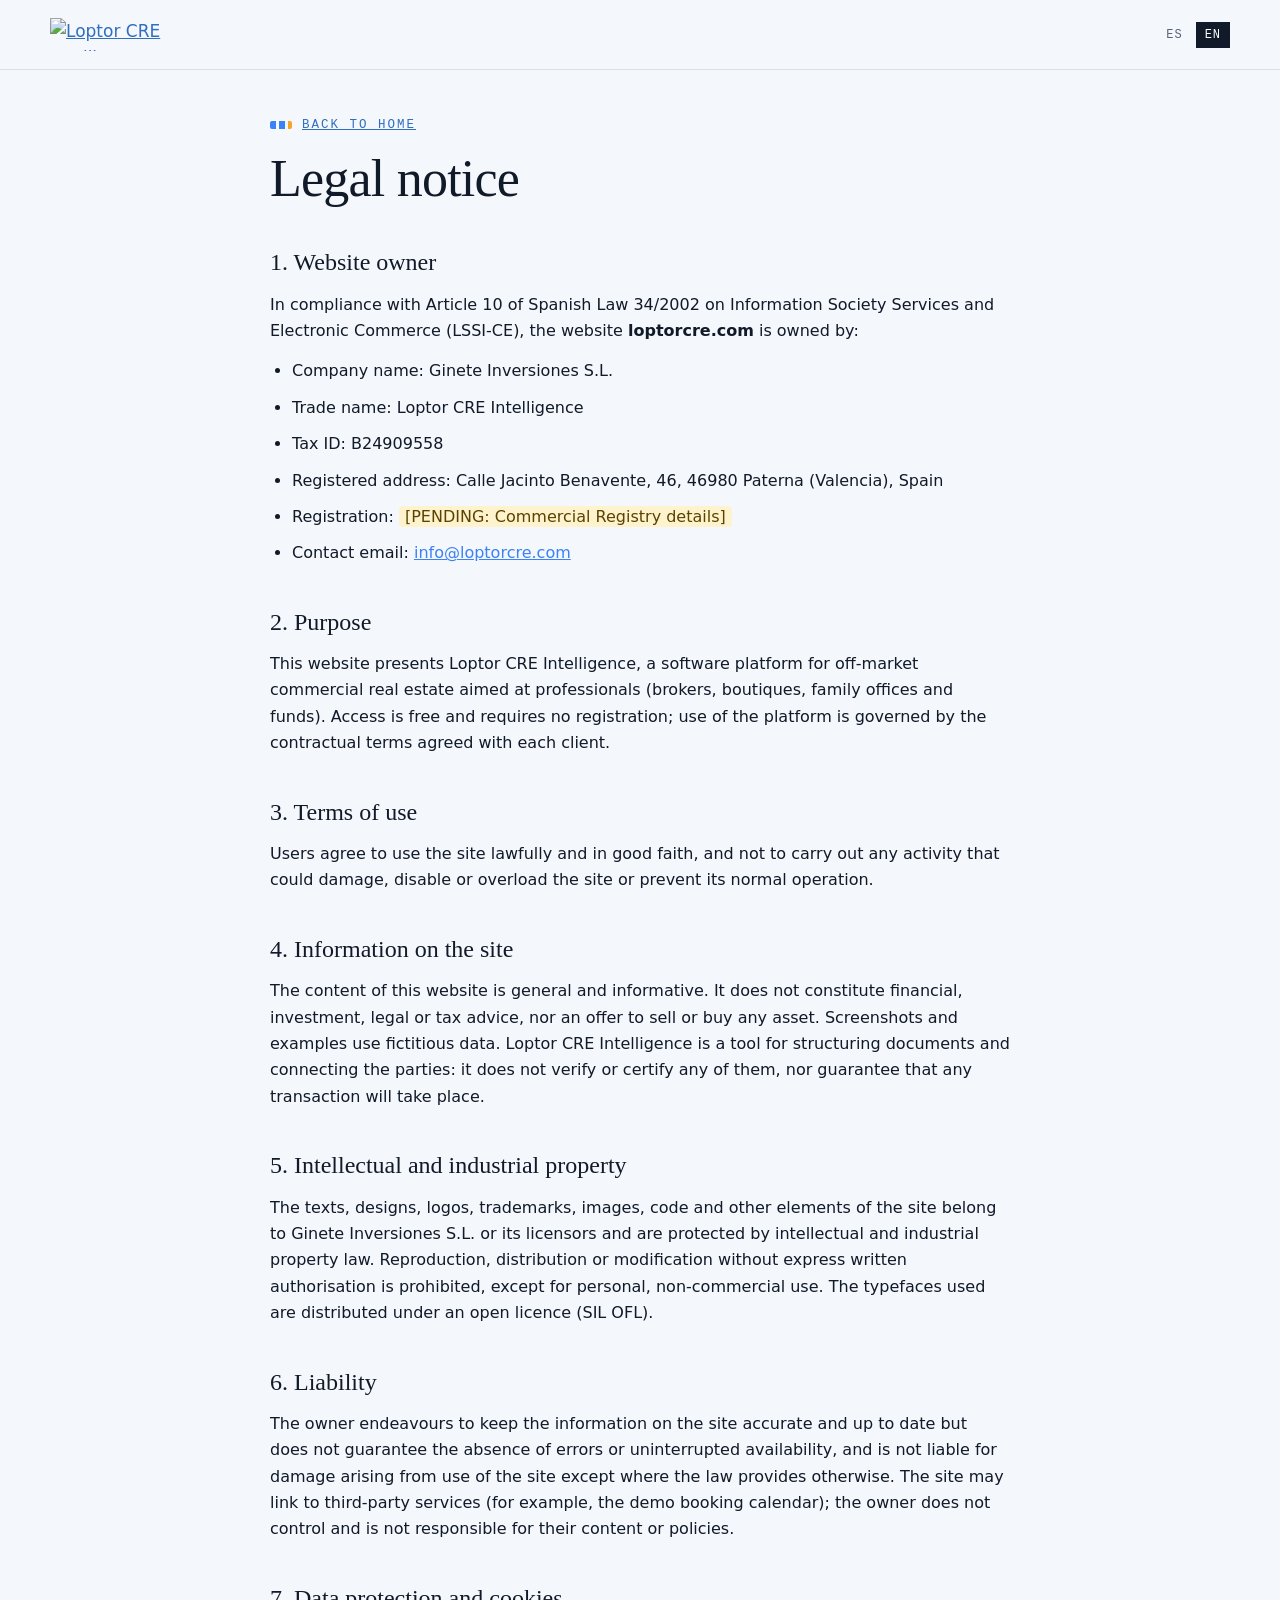
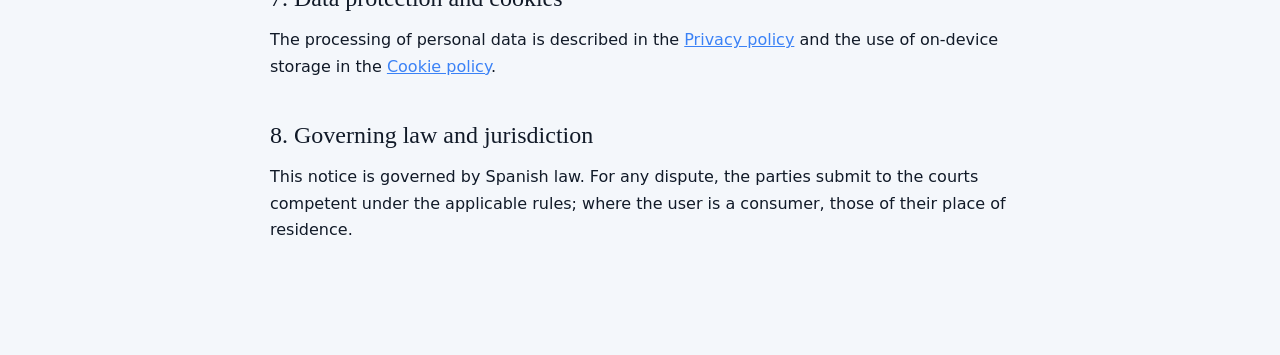
==== public/aviso-legal.html @ cfa77c38 "Textos legales: CIF y domicilio de Ginete Inversiones S.L. Co-Authored-By: Claude Sonnet 5.5 <norepl" ====
<!doctype html>
<html lang="es">
<head>
<meta charset="UTF-8" />
<meta name="viewport" content="width=device-width, initial-scale=1.0" />
<meta name="robots" content="noindex" />
<title>Aviso legal · Loptor CRE Intelligence</title>
<link rel="icon" type="image/svg+xml" href="/brand/favicon.svg" />
<link rel="preload" href="/fonts/newsreader-latin-wght-normal.woff2" as="font" type="font/woff2" crossorigin />
<link rel="stylesheet" href="/styles.css?v=20261015-storytelling" />
</head>
<body class="legal-page">
<header class="legal-head"><div class="wrap"><a href="/"><img src="/brand/loptor-lockup-light.svg" alt="Loptor CRE Intelligence" width="160" height="33" /></a>
<div class="legal-lang" role="group" aria-label="Idioma / Language"><button type="button" data-l="es" class="lang-btn">ES</button><button type="button" data-l="en" class="lang-btn">EN</button></div></div></header>
<main class="wrap legal-main">
<p class="kicker"><a href="/" data-t="Volver al inicio|Back to home">Volver al inicio</a></p>
<h1 class="display" data-t="Aviso legal|Legal notice">Aviso legal</h1>
<div class="legal-body" lang="es" data-lang="es">
<h2>1. Titular del sitio web</h2>
<p>En cumplimiento del artículo 10 de la Ley 34/2002, de Servicios de la Sociedad de la Información y de Comercio Electrónico (LSSI-CE), se informa de que el sitio web <strong>loptorcre.com</strong> es titularidad de:</p>
<ul>
<li>Denominación social: Ginete Inversiones S.L.</li>
<li>Nombre comercial: Loptor CRE Intelligence</li>
<li>NIF/CIF: B24909558</li>
<li>Domicilio: Calle Jacinto Benavente, 46, 46980 Paterna (Valencia), España</li>
<li>Inscripción: <mark class="pending">[DATO PENDIENTE: datos de inscripción en el Registro Mercantil]</mark></li>
<li>Correo electrónico de contacto: <a href="mailto:info@loptorcre.com">info@loptorcre.com</a></li>
</ul>
<h2>2. Objeto</h2>
<p>Este sitio web presenta Loptor CRE Intelligence, una plataforma de software para real estate comercial off-market dirigida a profesionales (brókers, boutiques, family offices y fondos). El acceso es gratuito y no requiere registro; el uso de la plataforma se rige por las condiciones contractuales que se acuerden con cada cliente.</p>
<h2>3. Condiciones de uso</h2>
<p>El usuario se compromete a utilizar el sitio de forma lícita y conforme a la buena fe, sin realizar actividades que puedan dañar, inutilizar o sobrecargar el sitio o impedir su normal funcionamiento.</p>
<h2>4. Información del sitio</h2>
<p>Los contenidos de esta web tienen carácter informativo y general. No constituyen asesoramiento financiero, de inversión, jurídico ni fiscal, ni una oferta de venta o compra de ningún activo. Las capturas de pantalla y ejemplos mostrados utilizan datos ficticios. Loptor CRE Intelligence es una herramienta de estructuración documental y de conexión entre las partes: no verifica ni certifica a ninguna de ellas, ni garantiza la realización de operación alguna.</p>
<h2>5. Propiedad intelectual e industrial</h2>
<p>Los textos, diseños, logotipos, marcas, imágenes, código y demás elementos del sitio son titularidad de Ginete Inversiones S.L. o de sus licenciantes, y están protegidos por la normativa de propiedad intelectual e industrial. Queda prohibida su reproducción, distribución o transformación sin autorización expresa y por escrito, salvo para uso personal y no comercial. Las tipografías utilizadas se distribuyen bajo licencia abierta (SIL OFL).</p>
<h2>6. Responsabilidad</h2>
<p>El titular procura que la información del sitio sea exacta y esté actualizada, pero no garantiza la ausencia de errores ni la disponibilidad ininterrumpida del servicio, y no responde de los daños derivados del uso del sitio, salvo en los casos en que la ley lo establezca. El sitio puede contener enlaces a servicios de terceros (por ejemplo, el calendario de reserva de demos); el titular no controla ni responde de sus contenidos o políticas.</p>
<h2>7. Protección de datos y cookies</h2>
<p>El tratamiento de datos personales se describe en la <a href="/privacidad">Política de privacidad</a> y el uso de almacenamiento en el dispositivo, en la <a href="/cookies">Política de cookies</a>.</p>
<h2>8. Legislación aplicable y jurisdicción</h2>
<p>Este aviso se rige por la legislación española. Para cualquier controversia, las partes se someten a los juzgados y tribunales que resulten competentes conforme a la normativa vigente; si el usuario tiene la condición de consumidor, serán los de su domicilio.</p>
</div>
<div class="legal-body" lang="en" data-lang="en" hidden>
<h2>1. Website owner</h2>
<p>In compliance with Article 10 of Spanish Law 34/2002 on Information Society Services and Electronic Commerce (LSSI-CE), the website <strong>loptorcre.com</strong> is owned by:</p>
<ul>
<li>Company name: Ginete Inversiones S.L.</li>
<li>Trade name: Loptor CRE Intelligence</li>
<li>Tax ID: B24909558</li>
<li>Registered address: Calle Jacinto Benavente, 46, 46980 Paterna (Valencia), Spain</li>
<li>Registration: <mark class="pending">[PENDING: Commercial Registry details]</mark></li>
<li>Contact email: <a href="mailto:info@loptorcre.com">info@loptorcre.com</a></li>
</ul>
<h2>2. Purpose</h2>
<p>This website presents Loptor CRE Intelligence, a software platform for off-market commercial real estate aimed at professionals (brokers, boutiques, family offices and funds). Access is free and requires no registration; use of the platform is governed by the contractual terms agreed with each client.</p>
<h2>3. Terms of use</h2>
<p>Users agree to use the site lawfully and in good faith, and not to carry out any activity that could damage, disable or overload the site or prevent its normal operation.</p>
<h2>4. Information on the site</h2>
<p>The content of this website is general and informative. It does not constitute financial, investment, legal or tax advice, nor an offer to sell or buy any asset. Screenshots and examples use fictitious data. Loptor CRE Intelligence is a tool for structuring documents and connecting the parties: it does not verify or certify any of them, nor guarantee that any transaction will take place.</p>
<h2>5. Intellectual and industrial property</h2>
<p>The texts, designs, logos, trademarks, images, code and other elements of the site belong to Ginete Inversiones S.L. or its licensors and are protected by intellectual and industrial property law. Reproduction, distribution or modification without express written authorisation is prohibited, except for personal, non-commercial use. The typefaces used are distributed under an open licence (SIL OFL).</p>
<h2>6. Liability</h2>
<p>The owner endeavours to keep the information on the site accurate and up to date but does not guarantee the absence of errors or uninterrupted availability, and is not liable for damage arising from use of the site except where the law provides otherwise. The site may link to third-party services (for example, the demo booking calendar); the owner does not control and is not responsible for their content or policies.</p>
<h2>7. Data protection and cookies</h2>
<p>The processing of personal data is described in the <a href="/privacidad">Privacy policy</a> and the use of on-device storage in the <a href="/cookies">Cookie policy</a>.</p>
<h2>8. Governing law and jurisdiction</h2>
<p>This notice is governed by Spanish law. For any dispute, the parties submit to the courts competent under the applicable rules; where the user is a consumer, those of their place of residence.</p>
</div>
</main>
<script>
(function(){
var lang='es';
try{var q=new URLSearchParams(location.search).get('lang');var s=localStorage.getItem('loptor-lang');lang=(q==='en'||q==='es')?q:(s==='en'||s==='es'?s:(/^en/i.test(navigator.language)?'en':'es'));}catch(e){}
function apply(l){document.documentElement.lang=l;
document.querySelectorAll('[data-lang]').forEach(function(e){e.hidden=e.getAttribute('data-lang')!==l;});
document.querySelectorAll('[data-t]').forEach(function(e){var p=e.getAttribute('data-t').split('|');e.textContent=l==='en'?p[1]:p[0];});
document.querySelectorAll('.legal-lang button').forEach(function(b){var on=b.getAttribute('data-l')===l;b.classList.toggle('is-active',on);b.setAttribute('aria-pressed',on);});
document.title=(l==='en'?'Legal notice':'Aviso legal')+' · Loptor CRE Intelligence';}
document.querySelectorAll('.legal-lang button').forEach(function(b){b.addEventListener('click',function(){lang=b.getAttribute('data-l');try{localStorage.setItem('loptor-lang',lang);}catch(e){}apply(lang);});});
apply(lang);})();
</script>
</body></html>
---- styles.css ----
/* Loptor CRE — landing · Brand Book v1.0 (cobalto · tinta · papel) · tipografías alojadas en /fonts */
@font-face{font-family:"Newsreader";src:url(/fonts/newsreader-latin-wght-normal.woff2) format("woff2");font-weight:200 800;font-style:normal;font-display:swap}
@font-face{font-family:"Newsreader";src:url(/fonts/newsreader-latin-wght-italic.woff2) format("woff2");font-weight:200 800;font-style:italic;font-display:swap}
@font-face{font-family:"IBM Plex Sans";src:url(/fonts/ibm-plex-sans-latin-400-normal.woff2) format("woff2");font-weight:400;font-style:normal;font-display:swap}
@font-face{font-family:"IBM Plex Sans";src:url(/fonts/ibm-plex-sans-latin-500-normal.woff2) format("woff2");font-weight:500;font-style:normal;font-display:swap}
@font-face{font-family:"IBM Plex Sans";src:url(/fonts/ibm-plex-sans-latin-600-normal.woff2) format("woff2");font-weight:600;font-style:normal;font-display:swap}
@font-face{font-family:"IBM Plex Mono";src:url(/fonts/ibm-plex-mono-latin-400-normal.woff2) format("woff2");font-weight:400;font-style:normal;font-display:swap}
@font-face{font-family:"IBM Plex Mono";src:url(/fonts/ibm-plex-mono-latin-500-normal.woff2) format("woff2");font-weight:500;font-style:normal;font-display:swap}

:root{
  --paper:#f4f7fb; --paper-2:#eaf0f7; --white:#fff; --ink:#111a28; --slate:#162538; --deep:#090a0f;
  --cobalt:#3b82f6; --cobalt-text:#2f6fbe; --cobalt-deep:#25599b; --amber:#f5a524; --verified:#1b7f60;
  --line:#d9e2ec; --muted:#55657b; --on-dark:#f1f4f8; --on-dark-2:#a6b0bf; --line-dark:#26354a;
  --serif:"Newsreader",Georgia,"Times New Roman",serif; --sans:"IBM Plex Sans",system-ui,-apple-system,"Segoe UI",Roboto,sans-serif; --mono:"IBM Plex Mono",ui-monospace,Menlo,Consolas,monospace;
  --wrap:1180px; --gutter:clamp(18px,4vw,40px); --radius:10px;
}
*,*::before,*::after{box-sizing:border-box}
html{scroll-behavior:smooth;scroll-padding-top:84px;-webkit-text-size-adjust:100%}
body{margin:0;background:var(--paper);color:var(--ink);font-family:var(--sans);font-size:17px;line-height:1.6;-webkit-font-smoothing:antialiased;text-rendering:optimizeLegibility}
img,video{display:block;max-width:100%;height:auto}
a{color:var(--cobalt-text)}
h1,h2,h3,h4,p,ul,ol,figure,dl,dd{margin:0}
ul,ol{padding:0;list-style:none}
button{font:inherit;color:inherit}
:focus-visible{outline:3px solid var(--cobalt);outline-offset:3px;border-radius:4px}
.dark :focus-visible{outline-color:#8bb8ff}
.wrap{width:100%;max-width:calc(var(--wrap) + var(--gutter)*2);margin:0 auto;padding:0 var(--gutter)}
.mono{font-family:var(--mono);letter-spacing:.04em}
.skip-link{position:absolute;left:-999px;top:8px;background:var(--ink);color:#fff;padding:10px 14px;border-radius:6px;z-index:100}
.skip-link:focus{left:8px}

/* Cabecera */
.site-header{position:sticky;top:0;z-index:50;background:rgba(244,247,251,.9);backdrop-filter:saturate(1.4) blur(12px);-webkit-backdrop-filter:saturate(1.4) blur(12px);border-bottom:1px solid transparent;transition:border-color .2s}
.site-header.is-stuck{border-bottom-color:var(--line)}
.header-inner{display:flex;align-items:center;gap:20px;min-height:68px}
.brand{display:flex;flex:none}
.brand img{height:36px;width:auto}
.main-nav{display:flex;gap:2px;margin-left:auto}
.main-nav a{color:var(--ink);text-decoration:none;font-size:14.5px;font-weight:500;padding:8px 10px;border-radius:6px;white-space:nowrap}
.main-nav a:hover{background:var(--paper-2);color:var(--cobalt-deep)}
.header-actions{display:flex;align-items:center;gap:12px}
.lang{display:flex;border:1px solid var(--line);border-radius:7px;overflow:hidden;background:var(--white)}
.lang-btn{border:0;background:transparent;padding:6px 9px;font:500 12px var(--mono);letter-spacing:.08em;cursor:pointer;color:var(--muted)}
.lang-btn.is-active{background:var(--ink);color:#fff}
.header-login{font-size:14.5px;font-weight:500;color:var(--ink);text-decoration:none;padding:8px 6px;white-space:nowrap}
.header-login:hover{color:var(--cobalt-deep);text-decoration:underline}
.menu-toggle{display:none;width:44px;height:44px;border:1px solid var(--line);border-radius:8px;background:var(--white);cursor:pointer;padding:0;position:relative}
.menu-toggle span{position:absolute;left:12px;right:12px;height:2px;background:var(--ink);border-radius:2px;transition:transform .2s,opacity .2s}
.menu-toggle span:nth-child(1){top:15px}.menu-toggle span:nth-child(2){top:21px}.menu-toggle span:nth-child(3){top:27px}
.menu-toggle[aria-expanded="true"] span:nth-child(1){transform:translateY(6px) rotate(45deg)}
.menu-toggle[aria-expanded="true"] span:nth-child(2){opacity:0}
.menu-toggle[aria-expanded="true"] span:nth-child(3){transform:translateY(-6px) rotate(-45deg)}

/* Botones */
.button{display:inline-flex;align-items:center;justify-content:center;gap:8px;padding:14px 24px;border-radius:8px;font-weight:600;font-size:16px;text-decoration:none;border:1px solid transparent;cursor:pointer;transition:background .15s,transform .15s}
.button-primary{background:var(--cobalt-text);color:#fff}
.button-primary:hover{background:var(--cobalt-deep)}
.button-light{background:#fff;color:var(--ink)}
.button-light:hover{background:var(--paper-2)}
.button-small{padding:9px 16px;font-size:14.5px}
.button:active{transform:translateY(1px)}

/* Tipografía común */
.kicker{display:flex;align-items:center;gap:10px;font:500 12.5px var(--mono);letter-spacing:.16em;text-transform:uppercase;color:var(--cobalt-text);margin-bottom:18px}
.kicker::before{content:"";width:22px;height:8px;background:linear-gradient(90deg,var(--cobalt) 0 6px,transparent 6px 9px,var(--cobalt) 9px 15px,transparent 15px 18px,var(--amber) 18px 22px);border-radius:2px;flex:none}
.dark .kicker{color:#8bb8ff}
.display{font-family:var(--serif);font-weight:400;font-size:clamp(2rem,4.2vw,3.35rem);line-height:1.1;letter-spacing:-.015em;max-width:20ch}
.display em,h1 em{font-style:italic;color:var(--cobalt-text)}
.dark .display em{color:#8bb8ff}
.section{padding:clamp(64px,9vw,120px) 0}
.tint{background:var(--paper-2)}
.dark{background:var(--deep);color:var(--on-dark)}
.section-lede{font-size:clamp(1.05rem,1.4vw,1.2rem);color:var(--muted);max-width:62ch;margin-top:18px}
.dark .section-lede{color:var(--on-dark-2)}
.section-head{margin-bottom:36px}

/* Hero */
.hero{padding:clamp(40px,6vw,84px) 0 clamp(56px,8vw,104px);background:linear-gradient(180deg,var(--paper) 0,var(--paper) 70%,var(--paper-2) 100%)}
.hero-grid{display:grid;grid-template-columns:minmax(0,1.15fr) minmax(0,.85fr);gap:clamp(32px,6vw,84px);align-items:center}
.eyebrow{font:500 12.5px var(--mono);letter-spacing:.16em;text-transform:uppercase;color:var(--muted);margin-bottom:22px}
h1{font-family:var(--serif);font-weight:400;font-size:clamp(2.7rem,6.2vw,5.1rem);line-height:1.02;letter-spacing:-.02em}
.lede{font-size:clamp(1.05rem,1.5vw,1.25rem);line-height:1.6;color:var(--muted);margin-top:26px;max-width:58ch}
.hero-actions{margin-top:34px;display:flex;flex-wrap:wrap;align-items:center;gap:14px 22px}
.hero-note{font-size:14.5px;color:var(--muted)}
.hero-visual{position:relative;max-width:420px;justify-self:center;width:100%}
.teaser-frame{position:relative;border:1px solid var(--line);border-radius:6px;background:#fff;box-shadow:0 30px 60px -28px rgba(17,26,40,.35),0 6px 16px -8px rgba(17,26,40,.18);transform:rotate(1.2deg)}
.teaser-frame img{border-radius:5px}
.chip{position:absolute;left:-28px;bottom:36px;display:flex;align-items:center;gap:10px;background:var(--ink);color:var(--on-dark);padding:10px 14px;border-radius:9px;box-shadow:0 14px 30px -12px rgba(9,10,15,.6);max-width:calc(100% + 20px);transform:rotate(-1.2deg)}
.chip-dot{width:9px;height:9px;border-radius:50%;background:var(--amber);flex:none;box-shadow:0 0 0 4px rgba(245,165,36,.25)}
.chip-main{display:flex;flex-direction:column;line-height:1.25;min-width:0}
.chip-main strong{font-size:14px;font-weight:600}
.chip-main small{font:400 11px var(--mono);color:var(--on-dark-2);overflow-wrap:anywhere}
.chip-state{font:500 11px var(--mono);letter-spacing:.08em;text-transform:uppercase;color:#6fe0b6;border:1px solid #1f5d49;padding:3px 7px;border-radius:5px;flex:none}
.hero-visual figcaption,.video-note,.shot figcaption{font-size:12px;color:var(--muted);margin-top:16px;text-align:center}

/* Problema */
.problem-grid{display:grid;grid-template-columns:repeat(3,1fr);gap:0;margin-top:48px;border-top:1px solid var(--ink)}
.problem-grid article{padding:26px 28px 8px 0}
.problem-grid article+article{padding-left:28px;border-left:1px solid var(--line)}
.num{display:block;font-size:13px;color:var(--cobalt-text);margin-bottom:14px}
.problem-grid h3{font-family:var(--serif);font-weight:500;font-size:1.5rem;line-height:1.2;margin-bottom:10px}
.problem-grid p{color:var(--muted)}
.problem-close{font-family:var(--serif);font-size:clamp(1.5rem,3vw,2.3rem);line-height:1.25;margin-top:56px;max-width:30ch}
.problem-close em{font-style:italic;color:var(--cobalt-text)}

/* Plataforma */
.platform{background:radial-gradient(1200px 500px at 85% -10%,rgba(59,130,246,.16),transparent 60%),var(--deep)}
.video-frame{position:relative;aspect-ratio:16/9;border:1px solid var(--line-dark);border-radius:14px;overflow:hidden;background:#05060a;box-shadow:0 40px 80px -30px rgba(0,0,0,.7)}
.video-frame video,.video-frame .video-fallback{position:absolute;inset:0;width:100%;height:100%;object-fit:cover;object-position:top}
.video-frame [hidden]{display:none}
.video-note{color:var(--on-dark-2)}
.chapters{display:grid;grid-template-columns:repeat(5,1fr);gap:0;margin-top:34px;border-top:1px solid var(--line-dark)}
.chapters li{display:flex;flex-direction:column;gap:4px;padding:18px 18px 0 0}
.chapters li+li{padding-left:18px;border-left:1px solid var(--line-dark)}
.chapters .mono{font-size:12px;color:#8bb8ff}
.chapters strong{font-weight:600;font-size:1rem}
.chapters small{color:var(--on-dark-2);font-size:13.5px;line-height:1.45}

/* Cómo funciona */
.step{display:grid;grid-template-columns:minmax(0,1fr) minmax(0,1fr);gap:clamp(28px,6vw,80px);align-items:center;padding:clamp(40px,6vw,76px) 0;border-top:1px solid var(--line)}
.how .display{margin-bottom:clamp(20px,3vw,36px)}
.step:nth-of-type(even){direction:rtl}
.step:nth-of-type(even)>*{direction:ltr}
.step-label{display:flex;align-items:center;gap:12px;font:500 12.5px var(--mono);letter-spacing:.16em;text-transform:uppercase;color:var(--cobalt-text);margin-bottom:16px}
.step-label .mono{background:var(--cobalt-text);color:#fff;padding:3px 8px;border-radius:5px;letter-spacing:.06em}
.step h3{font-family:var(--serif);font-weight:400;font-size:clamp(1.65rem,2.8vw,2.3rem);line-height:1.15;letter-spacing:-.01em;margin-bottom:16px}
.step-copy>p{color:var(--muted)}
.step-aside{margin-top:18px;padding-top:18px;border-top:1px dashed var(--line)}
.subcards{display:grid;gap:14px;margin-top:6px}
.subcard{border:1px solid var(--line);background:#fff;border-radius:var(--radius);padding:18px 20px}
.subcard h4{font:600 12.5px var(--mono);letter-spacing:.14em;text-transform:uppercase;color:var(--cobalt-text);margin-bottom:8px}
.subcard p{color:var(--muted);font-size:16px}
.shot{background:#fff;border:1px solid var(--line);border-radius:12px;padding:10px;box-shadow:0 24px 50px -30px rgba(17,26,40,.45)}
.shot img{border-radius:6px;width:100%}
.shot-tall img{height:520px;object-fit:cover;object-position:top}
.shot-bottom img{object-position:bottom}
.shot figcaption{margin:10px 0 2px}

/* Para quién */
.who-grid{display:grid;grid-template-columns:repeat(3,1fr);gap:20px;margin-top:44px}
.who-grid article{background:#fff;border:1px solid var(--line);border-top:3px solid var(--cobalt);border-radius:var(--radius);padding:26px}
.who-grid h3{font:500 12.5px var(--mono);letter-spacing:.16em;text-transform:uppercase;color:var(--cobalt-text);margin-bottom:12px}
.who-grid p{font-family:var(--serif);font-size:1.45rem;line-height:1.3}
.types{margin-top:clamp(56px,8vw,96px)}
.types-title{font-family:var(--serif);font-weight:400;font-size:clamp(1.6rem,2.8vw,2.2rem);line-height:1.15;max-width:28ch}
.types-title em{font-style:italic;color:var(--cobalt-text)}
.types-grid{display:grid;grid-template-columns:repeat(3,1fr);gap:0;margin-top:30px;border-top:1px solid var(--ink)}
.types-grid li{padding:18px 22px 18px 0;border-bottom:1px solid var(--line);display:flex;flex-direction:column;gap:4px}
.types-grid li:not(:nth-child(3n+1)){padding-left:22px;border-left:1px solid var(--line)}
.types-grid strong{font-family:var(--serif);font-weight:500;font-size:1.25rem}
.types-grid span{color:var(--muted);font-size:15px;line-height:1.5}
.mandate{margin-top:clamp(48px,7vw,80px);background:var(--ink);color:var(--on-dark);border-radius:14px;padding:clamp(26px,4vw,44px)}
.mandate .kicker{color:#8bb8ff}
.mandate h3{font-family:var(--serif);font-weight:400;font-size:clamp(1.5rem,2.6vw,2.1rem);line-height:1.2;max-width:34ch}
.pills{display:flex;flex-wrap:wrap;gap:10px;margin:22px 0}
.pills li{border:1px solid #3a4c66;border-radius:999px;padding:7px 16px;font:500 13px var(--mono);letter-spacing:.06em;color:var(--on-dark)}
.mandate>p:last-child{color:var(--on-dark-2);max-width:72ch;font-size:16px}

/* Tus datos */
.trust-grid{display:grid;grid-template-columns:1fr 1fr;gap:20px;margin-top:40px}
.trust-col{border-radius:var(--radius);padding:28px 30px;border:1px solid var(--line);background:#fff}
.trust-col h3{font:600 13px var(--mono);letter-spacing:.14em;text-transform:uppercase;margin-bottom:16px}
.trust-col.is h3{color:var(--verified)}
.trust-col.isnt h3{color:var(--muted)}
.trust-col li{position:relative;padding:12px 0 12px 30px;border-top:1px solid var(--line)}
.trust-col li::before{position:absolute;left:0;top:12px;font:600 15px var(--mono)}
.trust-col.is li::before{content:"✓";color:var(--verified)}
.trust-col.isnt li::before{content:"—";color:var(--muted)}
.soon{margin-top:26px;display:flex;flex-wrap:wrap;gap:6px 14px;align-items:baseline;color:var(--muted);font-size:15.5px;max-width:90ch}
.soon strong{font-size:12px;letter-spacing:.14em;text-transform:uppercase;color:var(--ink);border:1px solid var(--ink);padding:3px 8px;border-radius:5px}

/* Planes */
.plan-grid{display:grid;grid-template-columns:repeat(4,1fr);gap:16px;margin-top:44px;align-items:stretch}
.price-card{position:relative;background:#fff;border:1px solid var(--line);border-radius:var(--radius);padding:26px 22px;display:flex;flex-direction:column}
.price-card.is-featured{border:2px solid var(--cobalt-text);padding:25px 21px;box-shadow:0 22px 44px -26px rgba(47,111,190,.55)}
.badge{position:absolute;top:-12px;left:20px;background:var(--cobalt-text);color:#fff;font-size:11px;letter-spacing:.1em;text-transform:uppercase;padding:4px 9px;border-radius:5px}
.plan-who{font-size:14px;color:var(--muted)}
.price-card h3{font-family:var(--serif);font-weight:500;font-size:1.9rem;margin:2px 0 4px}
.plan-bill{font-size:11.5px;color:var(--muted);text-transform:uppercase;letter-spacing:.06em}
.plan-stats{display:grid;grid-template-columns:repeat(3,1fr);gap:8px;margin:22px 0 14px;padding:14px 0;border-top:1px solid var(--line);border-bottom:1px solid var(--line)}
.plan-stats div{display:flex;flex-direction:column-reverse;gap:2px}
.plan-stats dd{font:500 1.15rem/1.15 var(--mono);color:var(--ink)}
.plan-stats dt{font-size:12px;color:var(--muted)}
.plan-pool{font-size:14px;color:var(--muted);margin-bottom:16px}
.plan-pool strong{color:var(--ink);font-family:var(--mono);font-weight:500}
.price-card ul{display:grid;gap:10px;margin-top:auto}
.price-card li{position:relative;padding-left:20px;font-size:15px;line-height:1.45}
.price-card li::before{content:"";position:absolute;left:0;top:.5em;width:8px;height:8px;border-radius:50%;background:var(--cobalt)}
.plans-note{font-size:12.5px;color:var(--muted);margin-top:22px}
.plans-cta{margin-top:22px}

/* FAQ */
.faq-wrap{display:grid;grid-template-columns:minmax(0,.8fr) minmax(0,1.2fr);gap:clamp(28px,6vw,80px)}
.faq-item{border-top:1px solid var(--line)}
.faq-item:last-child{border-bottom:1px solid var(--line)}
.faq-question{width:100%;text-align:left;background:none;border:0;padding:20px 40px 20px 0;font:500 1.1rem/1.4 var(--sans);cursor:pointer;position:relative;color:var(--ink)}
.faq-question::after{content:"+";position:absolute;right:6px;top:50%;transform:translateY(-50%);font:400 1.6rem var(--mono);color:var(--cobalt-text)}
.faq-question[aria-expanded="true"]::after{content:"–"}
.faq-answer{padding:0 40px 22px 0;color:var(--muted)}

/* Cierre y pie */
.final{padding:clamp(72px,10vw,128px) 0;text-align:left;background:radial-gradient(900px 400px at 15% 110%,rgba(59,130,246,.2),transparent 60%),var(--deep)}
.final .display{max-width:16ch}
.final .section-lede{margin-bottom:32px}
.site-footer{background:var(--paper);border-top:1px solid var(--line);padding:40px 0}
.footer-inner{display:flex;flex-wrap:wrap;align-items:center;justify-content:space-between;gap:20px 40px}
.footer-links{display:flex;flex-wrap:wrap;gap:6px 22px}
.footer-links a{color:var(--ink);text-decoration:none;font-size:15px}
.footer-links a:hover{text-decoration:underline}
.footer-meta{display:flex;flex-direction:column;gap:4px;font-size:14px;color:var(--muted);text-align:right}
.footer-meta a{color:var(--muted)}

/* Responsive */
@media (max-width:1100px){
  .header-login{display:none}
  .main-nav a{padding:8px 7px;font-size:14px}
}
@media (max-width:960px){
  .menu-toggle{display:block}
  .main-nav{display:none;position:absolute;left:0;right:0;top:100%;background:var(--paper);border-bottom:1px solid var(--line);flex-direction:column;padding:10px var(--gutter) 18px;margin:0;gap:0}
  .main-nav.is-open{display:flex}
  .main-nav a{padding:14px 4px;font-size:17px;border-bottom:1px solid var(--line);border-radius:0}
  .header-actions{margin-left:auto}
  .header-login{display:inline}
  .hero-grid{grid-template-columns:1fr}
  .hero-visual{max-width:340px;margin-top:8px}
  .chip{left:-10px}
  .problem-grid,.who-grid{grid-template-columns:1fr}
  .problem-grid article,.problem-grid article+article{padding:22px 0;border-left:0;border-bottom:1px solid var(--line)}
  .chapters{grid-template-columns:repeat(2,1fr);border-top:0}
  .chapters li,.chapters li+li{padding:16px 12px 16px 0;border-left:0;border-top:1px solid var(--line-dark)}
  .step{grid-template-columns:1fr}
  .step:nth-of-type(even){direction:ltr}
  .types-grid{grid-template-columns:1fr 1fr}
  .types-grid li,.types-grid li:not(:nth-child(3n+1)){padding:16px 18px 16px 0;border-left:0}
  .types-grid li:nth-child(even){padding-left:18px;border-left:1px solid var(--line)}
  .trust-grid{grid-template-columns:1fr}
  .plan-grid{grid-template-columns:1fr 1fr}
  .faq-wrap{grid-template-columns:1fr}
  .footer-meta{text-align:left}
}
@media (max-width:620px){
  body{font-size:16.5px}
  .header-login,.header-actions .button{display:none}
  .types-grid{grid-template-columns:1fr}
  .types-grid li:nth-child(even){padding-left:0;border-left:0}
  .plan-grid{grid-template-columns:1fr}
  .chip{position:relative;left:0;bottom:0;margin:-24px 12px 0;transform:none}
  .teaser-frame{transform:none}
  .shot-tall img{height:420px}
}
@media (prefers-reduced-motion:reduce){html{scroll-behavior:auto}*{transition:none!important}}
@media print{.site-header,.video-frame{display:none}}

/* Páginas legales */
.legal-head{border-bottom:1px solid var(--line);padding:18px 0;background:var(--paper)}
.legal-head .wrap{display:flex;align-items:center;justify-content:space-between;gap:16px}
.legal-lang{display:flex;gap:4px}
.legal-main{max-width:820px;padding-top:48px;padding-bottom:96px}
.legal-main h1{font-size:clamp(34px,5vw,52px);margin:8px 0 28px}
.legal-body h2{font-family:var(--serif, 'Newsreader', Georgia, serif);font-size:24px;font-weight:400;margin:36px 0 10px}
.legal-body p,.legal-body li{font-size:16px;line-height:1.65;color:var(--ink)}
.legal-body ul{padding-left:22px;list-style:disc}.legal-body li{margin:0 0 10px}.legal-body p{margin:0 0 14px}
.legal-body a{color:var(--cobalt, #3B82F6)}
.legal-date{color:var(--muted);font-size:14px}
.legal-table{width:100%;border-collapse:collapse;font-size:15px;margin:12px 0 18px}
.legal-table th,.legal-table td{border:1px solid var(--line);padding:10px 12px;text-align:left;vertical-align:top}
mark.pending{background:#fff3cd;color:#5a4300;padding:1px 6px;border-radius:4px}
.footer-legal-links a{color:var(--muted)}
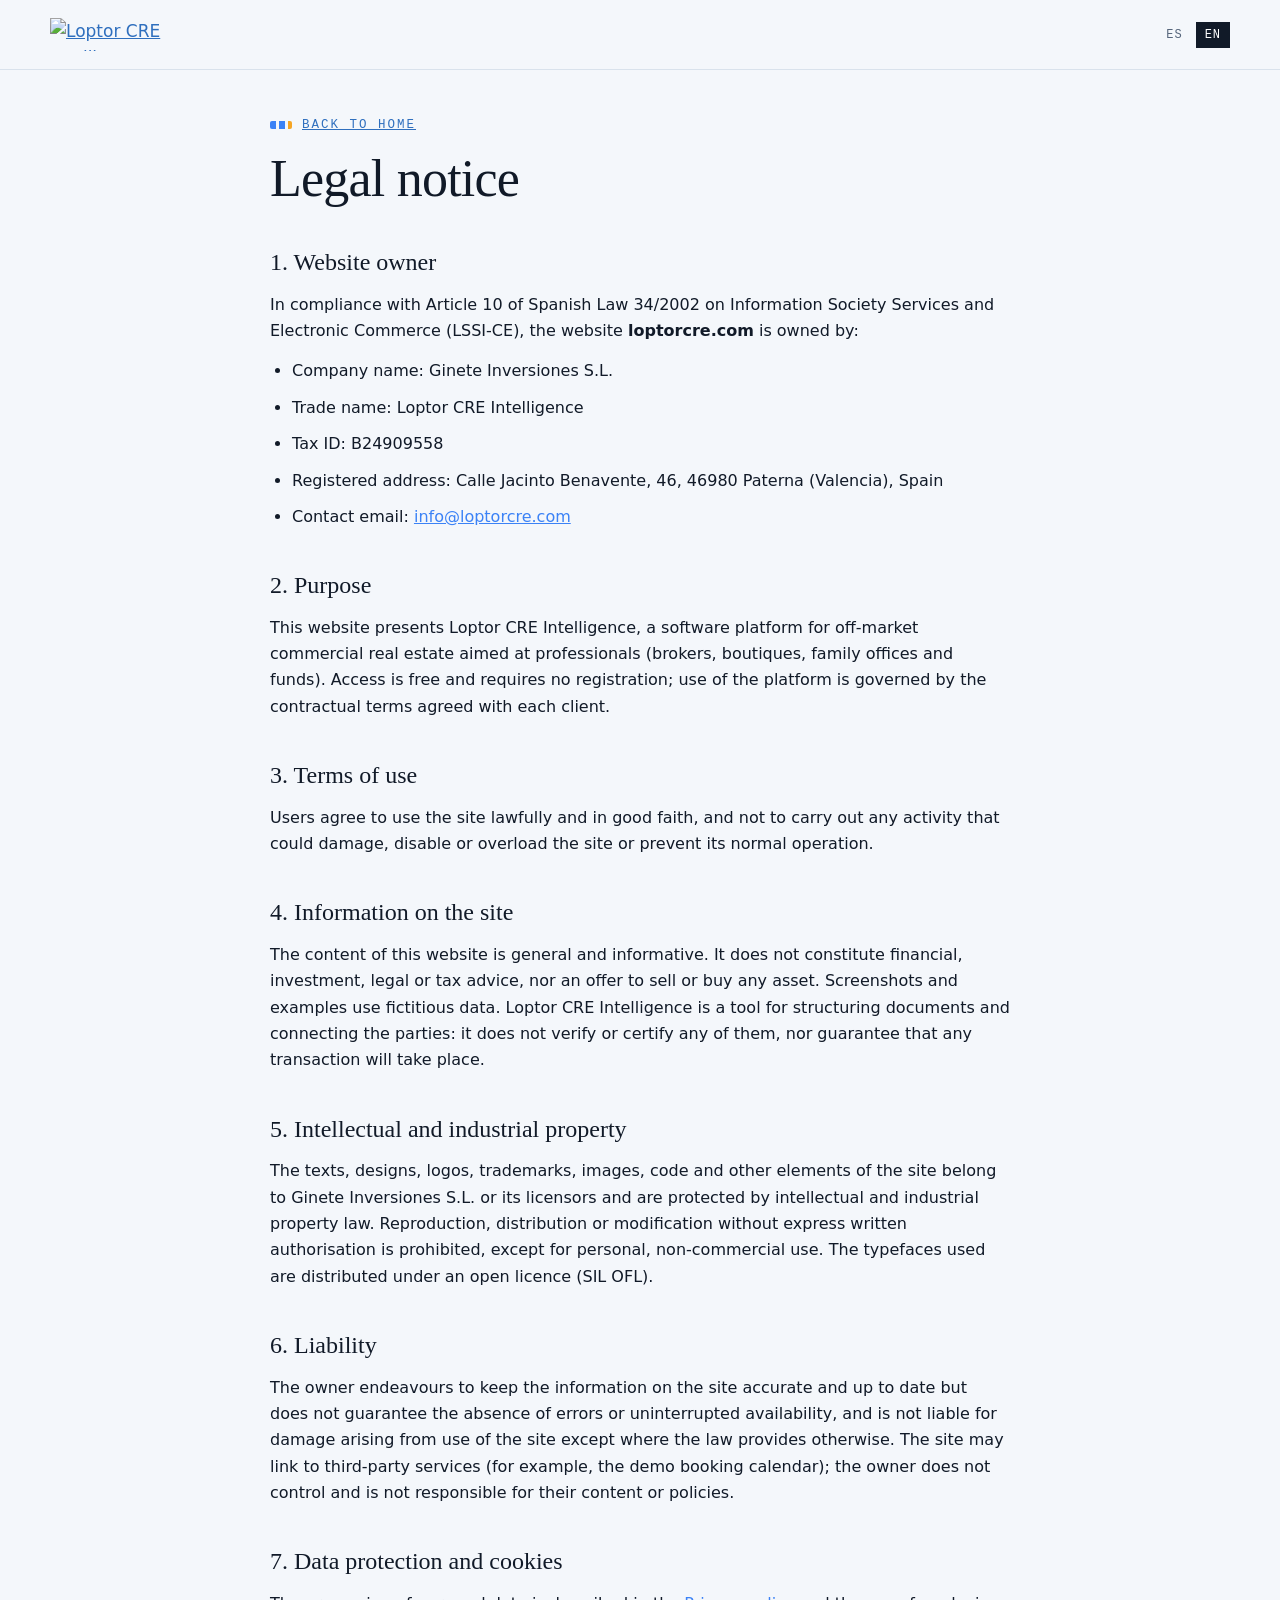
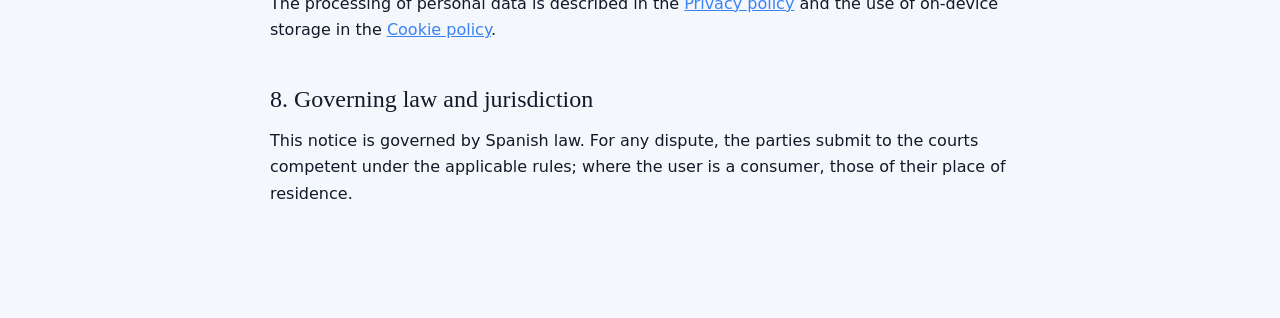
==== commit dd0d133d: "Aviso legal: sin datos de Registro Mercantil Co-Authored-By: Claude Sonnet 5.5 <noreply@anthropic.co" ====
--- a/public/aviso-legal.html
+++ b/public/aviso-legal.html
@@ -23,7 +23,6 @@
 <li>Nombre comercial: Loptor CRE Intelligence</li>
 <li>NIF/CIF: B24909558</li>
 <li>Domicilio: Calle Jacinto Benavente, 46, 46980 Paterna (Valencia), España</li>
-<li>Inscripción: <mark class="pending">[DATO PENDIENTE: datos de inscripción en el Registro Mercantil]</mark></li>
 <li>Correo electrónico de contacto: <a href="mailto:info@loptorcre.com">info@loptorcre.com</a></li>
 </ul>
 <h2>2. Objeto</h2>
@@ -49,7 +48,6 @@
 <li>Trade name: Loptor CRE Intelligence</li>
 <li>Tax ID: B24909558</li>
 <li>Registered address: Calle Jacinto Benavente, 46, 46980 Paterna (Valencia), Spain</li>
-<li>Registration: <mark class="pending">[PENDING: Commercial Registry details]</mark></li>
 <li>Contact email: <a href="mailto:info@loptorcre.com">info@loptorcre.com</a></li>
 </ul>
 <h2>2. Purpose</h2>
--- a/styles.css
+++ b/styles.css
@@ -267,3 +267,25 @@
 .legal-table th,.legal-table td{border:1px solid var(--line);padding:10px 12px;text-align:left;vertical-align:top}
 mark.pending{background:#fff3cd;color:#5a4300;padding:1px 6px;border-radius:4px}
 .footer-legal-links a{color:var(--muted)}
+
+/* Aviso de cookies */
+.cookie-banner{position:fixed;left:16px;right:16px;bottom:16px;z-index:90;max-width:980px;margin:0 auto;background:#fff;border:1px solid var(--line);border-radius:14px;box-shadow:0 18px 50px rgba(9,10,15,.22);padding:20px 22px}
+.cookie-banner[hidden]{display:none}
+.cb-inner{display:flex;gap:20px 28px;align-items:flex-end;justify-content:space-between;flex-wrap:wrap}
+.cb-copy{flex:1 1 380px;min-width:0}
+.cb-copy h2{font-family:var(--serif,'Newsreader',Georgia,serif);font-weight:400;font-size:22px;margin:0 0 6px}
+.cb-copy p{margin:0;font-size:14.5px;line-height:1.55;color:var(--muted)}
+.cb-copy a{color:var(--ink)}
+.cb-prefs{margin-top:14px;border-top:1px solid var(--line)}
+.cb-row{display:flex;justify-content:space-between;gap:16px;align-items:center;padding:12px 0;border-bottom:1px solid var(--line);cursor:pointer}
+.cb-row strong{display:block;font-size:14.5px;font-weight:600;color:var(--ink)}
+.cb-row small{display:block;font-size:13px;color:var(--muted);line-height:1.45;margin-top:2px}
+.cb-row input{width:20px;height:20px;accent-color:#3B82F6;flex:none}
+.cb-actions{display:flex;flex-wrap:wrap;gap:10px}
+.cb-btn{font:600 14px var(--sans,'IBM Plex Sans',system-ui,sans-serif);padding:11px 18px;border-radius:8px;border:1px solid var(--ink);background:#fff;color:var(--ink);cursor:pointer}
+.cb-btn:hover{background:var(--paper)}
+.cb-btn#cb-accept,.cb-btn#cb-save{background:var(--ink);color:#fff}
+.cb-btn[hidden]{display:none}
+.cb-btn:focus-visible,.cb-row input:focus-visible{outline:3px solid #3B82F6;outline-offset:2px}
+.footer-cookie-btn{background:none;border:0;padding:0;font:inherit;color:var(--muted);text-decoration:underline;cursor:pointer}
+@media (max-width:620px){.cookie-banner{left:8px;right:8px;bottom:8px;padding:16px;max-height:88vh;overflow:auto}.cb-actions{width:100%}.cb-btn{flex:1 1 100%}}
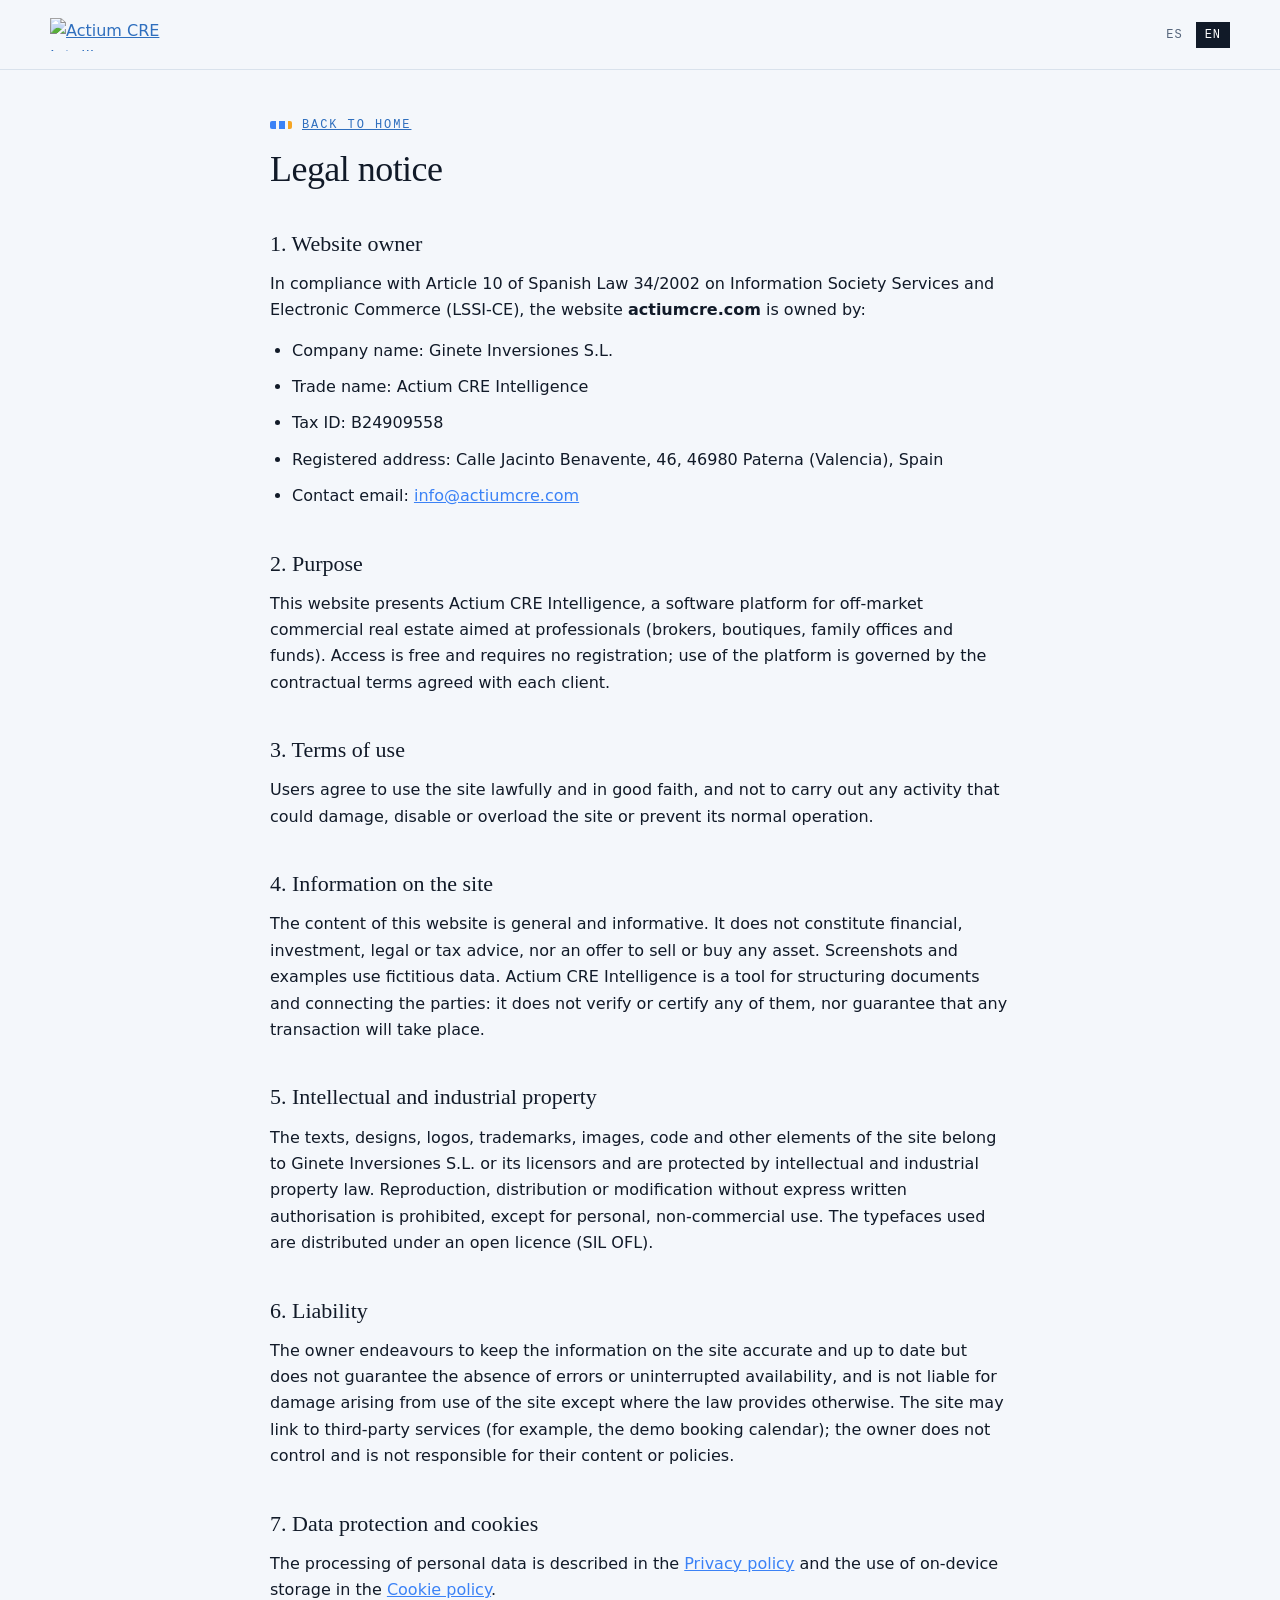
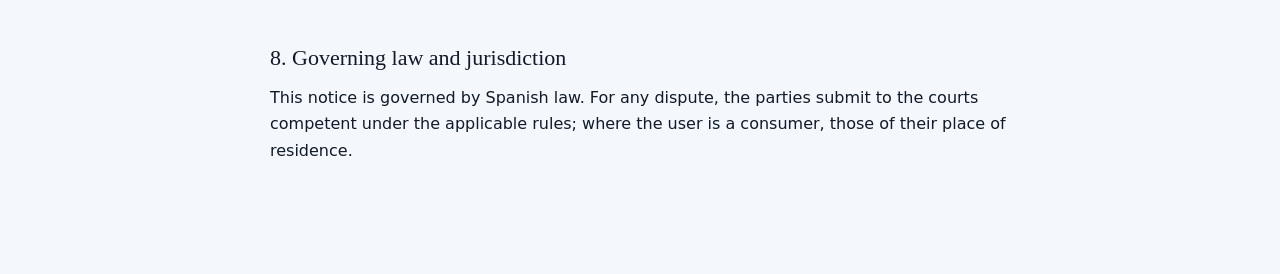
==== commit 9cba6049: "Rebrand: Loptor CRE -> Actium CRE, loptorcre.com -> actiumcre.com Cambia el nombre de marca y el dom" ====
--- a/public/aviso-legal.html
+++ b/public/aviso-legal.html
@@ -4,33 +4,33 @@
 <meta charset="UTF-8" />
 <meta name="viewport" content="width=device-width, initial-scale=1.0" />
 <meta name="robots" content="noindex" />
-<title>Aviso legal · Loptor CRE Intelligence</title>
+<title>Aviso legal · Actium CRE Intelligence</title>
 <link rel="icon" type="image/svg+xml" href="/brand/favicon.svg" />
 <link rel="preload" href="/fonts/newsreader-latin-wght-normal.woff2" as="font" type="font/woff2" crossorigin />
 <link rel="stylesheet" href="/styles.css?v=20261015-storytelling" />
 </head>
 <body class="legal-page">
-<header class="legal-head"><div class="wrap"><a href="/"><img src="/brand/loptor-lockup-light.svg" alt="Loptor CRE Intelligence" width="160" height="33" /></a>
+<header class="legal-head"><div class="wrap"><a href="/"><img src="/brand/loptor-lockup-light.svg" alt="Actium CRE Intelligence" width="160" height="33" /></a>
 <div class="legal-lang" role="group" aria-label="Idioma / Language"><button type="button" data-l="es" class="lang-btn">ES</button><button type="button" data-l="en" class="lang-btn">EN</button></div></div></header>
 <main class="wrap legal-main">
 <p class="kicker"><a href="/" data-t="Volver al inicio|Back to home">Volver al inicio</a></p>
 <h1 class="display" data-t="Aviso legal|Legal notice">Aviso legal</h1>
 <div class="legal-body" lang="es" data-lang="es">
 <h2>1. Titular del sitio web</h2>
-<p>En cumplimiento del artículo 10 de la Ley 34/2002, de Servicios de la Sociedad de la Información y de Comercio Electrónico (LSSI-CE), se informa de que el sitio web <strong>loptorcre.com</strong> es titularidad de:</p>
+<p>En cumplimiento del artículo 10 de la Ley 34/2002, de Servicios de la Sociedad de la Información y de Comercio Electrónico (LSSI-CE), se informa de que el sitio web <strong>actiumcre.com</strong> es titularidad de:</p>
 <ul>
 <li>Denominación social: Ginete Inversiones S.L.</li>
-<li>Nombre comercial: Loptor CRE Intelligence</li>
+<li>Nombre comercial: Actium CRE Intelligence</li>
 <li>NIF/CIF: B24909558</li>
 <li>Domicilio: Calle Jacinto Benavente, 46, 46980 Paterna (Valencia), España</li>
-<li>Correo electrónico de contacto: <a href="mailto:info@loptorcre.com">info@loptorcre.com</a></li>
+<li>Correo electrónico de contacto: <a href="mailto:info@actiumcre.com">info@actiumcre.com</a></li>
 </ul>
 <h2>2. Objeto</h2>
-<p>Este sitio web presenta Loptor CRE Intelligence, una plataforma de software para real estate comercial off-market dirigida a profesionales (brókers, boutiques, family offices y fondos). El acceso es gratuito y no requiere registro; el uso de la plataforma se rige por las condiciones contractuales que se acuerden con cada cliente.</p>
+<p>Este sitio web presenta Actium CRE Intelligence, una plataforma de software para real estate comercial off-market dirigida a profesionales (brókers, boutiques, family offices y fondos). El acceso es gratuito y no requiere registro; el uso de la plataforma se rige por las condiciones contractuales que se acuerden con cada cliente.</p>
 <h2>3. Condiciones de uso</h2>
 <p>El usuario se compromete a utilizar el sitio de forma lícita y conforme a la buena fe, sin realizar actividades que puedan dañar, inutilizar o sobrecargar el sitio o impedir su normal funcionamiento.</p>
 <h2>4. Información del sitio</h2>
-<p>Los contenidos de esta web tienen carácter informativo y general. No constituyen asesoramiento financiero, de inversión, jurídico ni fiscal, ni una oferta de venta o compra de ningún activo. Las capturas de pantalla y ejemplos mostrados utilizan datos ficticios. Loptor CRE Intelligence es una herramienta de estructuración documental y de conexión entre las partes: no verifica ni certifica a ninguna de ellas, ni garantiza la realización de operación alguna.</p>
+<p>Los contenidos de esta web tienen carácter informativo y general. No constituyen asesoramiento financiero, de inversión, jurídico ni fiscal, ni una oferta de venta o compra de ningún activo. Las capturas de pantalla y ejemplos mostrados utilizan datos ficticios. Actium CRE Intelligence es una herramienta de estructuración documental y de conexión entre las partes: no verifica ni certifica a ninguna de ellas, ni garantiza la realización de operación alguna.</p>
 <h2>5. Propiedad intelectual e industrial</h2>
 <p>Los textos, diseños, logotipos, marcas, imágenes, código y demás elementos del sitio son titularidad de Ginete Inversiones S.L. o de sus licenciantes, y están protegidos por la normativa de propiedad intelectual e industrial. Queda prohibida su reproducción, distribución o transformación sin autorización expresa y por escrito, salvo para uso personal y no comercial. Las tipografías utilizadas se distribuyen bajo licencia abierta (SIL OFL).</p>
 <h2>6. Responsabilidad</h2>
@@ -42,20 +42,20 @@
 </div>
 <div class="legal-body" lang="en" data-lang="en" hidden>
 <h2>1. Website owner</h2>
-<p>In compliance with Article 10 of Spanish Law 34/2002 on Information Society Services and Electronic Commerce (LSSI-CE), the website <strong>loptorcre.com</strong> is owned by:</p>
+<p>In compliance with Article 10 of Spanish Law 34/2002 on Information Society Services and Electronic Commerce (LSSI-CE), the website <strong>actiumcre.com</strong> is owned by:</p>
 <ul>
 <li>Company name: Ginete Inversiones S.L.</li>
-<li>Trade name: Loptor CRE Intelligence</li>
+<li>Trade name: Actium CRE Intelligence</li>
 <li>Tax ID: B24909558</li>
 <li>Registered address: Calle Jacinto Benavente, 46, 46980 Paterna (Valencia), Spain</li>
-<li>Contact email: <a href="mailto:info@loptorcre.com">info@loptorcre.com</a></li>
+<li>Contact email: <a href="mailto:info@actiumcre.com">info@actiumcre.com</a></li>
 </ul>
 <h2>2. Purpose</h2>
-<p>This website presents Loptor CRE Intelligence, a software platform for off-market commercial real estate aimed at professionals (brokers, boutiques, family offices and funds). Access is free and requires no registration; use of the platform is governed by the contractual terms agreed with each client.</p>
+<p>This website presents Actium CRE Intelligence, a software platform for off-market commercial real estate aimed at professionals (brokers, boutiques, family offices and funds). Access is free and requires no registration; use of the platform is governed by the contractual terms agreed with each client.</p>
 <h2>3. Terms of use</h2>
 <p>Users agree to use the site lawfully and in good faith, and not to carry out any activity that could damage, disable or overload the site or prevent its normal operation.</p>
 <h2>4. Information on the site</h2>
-<p>The content of this website is general and informative. It does not constitute financial, investment, legal or tax advice, nor an offer to sell or buy any asset. Screenshots and examples use fictitious data. Loptor CRE Intelligence is a tool for structuring documents and connecting the parties: it does not verify or certify any of them, nor guarantee that any transaction will take place.</p>
+<p>The content of this website is general and informative. It does not constitute financial, investment, legal or tax advice, nor an offer to sell or buy any asset. Screenshots and examples use fictitious data. Actium CRE Intelligence is a tool for structuring documents and connecting the parties: it does not verify or certify any of them, nor guarantee that any transaction will take place.</p>
 <h2>5. Intellectual and industrial property</h2>
 <p>The texts, designs, logos, trademarks, images, code and other elements of the site belong to Ginete Inversiones S.L. or its licensors and are protected by intellectual and industrial property law. Reproduction, distribution or modification without express written authorisation is prohibited, except for personal, non-commercial use. The typefaces used are distributed under an open licence (SIL OFL).</p>
 <h2>6. Liability</h2>
@@ -74,7 +74,7 @@
 document.querySelectorAll('[data-lang]').forEach(function(e){e.hidden=e.getAttribute('data-lang')!==l;});
 document.querySelectorAll('[data-t]').forEach(function(e){var p=e.getAttribute('data-t').split('|');e.textContent=l==='en'?p[1]:p[0];});
 document.querySelectorAll('.legal-lang button').forEach(function(b){var on=b.getAttribute('data-l')===l;b.classList.toggle('is-active',on);b.setAttribute('aria-pressed',on);});
-document.title=(l==='en'?'Legal notice':'Aviso legal')+' · Loptor CRE Intelligence';}
+document.title=(l==='en'?'Legal notice':'Aviso legal')+' · Actium CRE Intelligence';}
 document.querySelectorAll('.legal-lang button').forEach(function(b){b.addEventListener('click',function(){lang=b.getAttribute('data-l');try{localStorage.setItem('loptor-lang',lang);}catch(e){}apply(lang);});});
 apply(lang);})();
 </script>
--- a/styles.css
+++ b/styles.css
@@ -1,4 +1,4 @@
-/* Loptor CRE — landing · Brand Book v1.0 (cobalto · tinta · papel) · tipografías alojadas en /fonts */
+/* Actium CRE — landing · Brand Book v1.0 (cobalto · tinta · papel) · tipografías alojadas en /fonts */
 @font-face{font-family:"Newsreader";src:url(/fonts/newsreader-latin-wght-normal.woff2) format("woff2");font-weight:200 800;font-style:normal;font-display:swap}
 @font-face{font-family:"Newsreader";src:url(/fonts/newsreader-latin-wght-italic.woff2) format("woff2");font-weight:200 800;font-style:italic;font-display:swap}
 @font-face{font-family:"IBM Plex Sans";src:url(/fonts/ibm-plex-sans-latin-400-normal.woff2) format("woff2");font-weight:400;font-style:normal;font-display:swap}
@@ -16,7 +16,7 @@
 }
 *,*::before,*::after{box-sizing:border-box}
 html{scroll-behavior:smooth;scroll-padding-top:84px;-webkit-text-size-adjust:100%}
-body{margin:0;background:var(--paper);color:var(--ink);font-family:var(--sans);font-size:17px;line-height:1.6;-webkit-font-smoothing:antialiased;text-rendering:optimizeLegibility}
+body{margin:0;background:var(--paper);color:var(--ink);font-family:var(--sans);font-size:16px;line-height:1.6;-webkit-font-smoothing:antialiased;text-rendering:optimizeLegibility}
 img,video{display:block;max-width:100%;height:auto}
 a{color:var(--cobalt-text)}
 h1,h2,h3,h4,p,ul,ol,figure,dl,dd{margin:0}
@@ -36,13 +36,13 @@
 .brand{display:flex;flex:none}
 .brand img{height:36px;width:auto}
 .main-nav{display:flex;gap:2px;margin-left:auto}
-.main-nav a{color:var(--ink);text-decoration:none;font-size:14.5px;font-weight:500;padding:8px 10px;border-radius:6px;white-space:nowrap}
+.main-nav a{color:var(--ink);text-decoration:none;font-size:14px;font-weight:500;padding:8px 10px;border-radius:6px;white-space:nowrap}
 .main-nav a:hover{background:var(--paper-2);color:var(--cobalt-deep)}
 .header-actions{display:flex;align-items:center;gap:12px}
 .lang{display:flex;border:1px solid var(--line);border-radius:7px;overflow:hidden;background:var(--white)}
 .lang-btn{border:0;background:transparent;padding:6px 9px;font:500 12px var(--mono);letter-spacing:.08em;cursor:pointer;color:var(--muted)}
 .lang-btn.is-active{background:var(--ink);color:#fff}
-.header-login{font-size:14.5px;font-weight:500;color:var(--ink);text-decoration:none;padding:8px 6px;white-space:nowrap}
+.header-login{font-size:14px;font-weight:500;color:var(--ink);text-decoration:none;padding:8px 6px;white-space:nowrap}
 .header-login:hover{color:var(--cobalt-deep);text-decoration:underline}
 .menu-toggle{display:none;width:44px;height:44px;border:1px solid var(--line);border-radius:8px;background:var(--white);cursor:pointer;padding:0;position:relative}
 .menu-toggle span{position:absolute;left:12px;right:12px;height:2px;background:var(--ink);border-radius:2px;transition:transform .2s,opacity .2s}
@@ -57,31 +57,31 @@
 .button-primary:hover{background:var(--cobalt-deep)}
 .button-light{background:#fff;color:var(--ink)}
 .button-light:hover{background:var(--paper-2)}
-.button-small{padding:9px 16px;font-size:14.5px}
+.button-small{padding:9px 16px;font-size:14px}
 .button:active{transform:translateY(1px)}
 
 /* Tipografía común */
-.kicker{display:flex;align-items:center;gap:10px;font:500 12.5px var(--mono);letter-spacing:.16em;text-transform:uppercase;color:var(--cobalt-text);margin-bottom:18px}
+.kicker{display:flex;align-items:center;gap:10px;font:500 12px var(--mono);letter-spacing:.16em;text-transform:uppercase;color:var(--cobalt-text);margin-bottom:18px}
 .kicker::before{content:"";width:22px;height:8px;background:linear-gradient(90deg,var(--cobalt) 0 6px,transparent 6px 9px,var(--cobalt) 9px 15px,transparent 15px 18px,var(--amber) 18px 22px);border-radius:2px;flex:none}
 .dark .kicker{color:#8bb8ff}
-.display{font-family:var(--serif);font-weight:400;font-size:clamp(2rem,4.2vw,3.35rem);line-height:1.1;letter-spacing:-.015em;max-width:20ch}
+.display{font-family:var(--serif);font-weight:400;font-size:clamp(34px,4.2vw,54px);line-height:1.1;letter-spacing:-.015em;max-width:20ch}
 .display em,h1 em{font-style:italic;color:var(--cobalt-text)}
 .dark .display em{color:#8bb8ff}
-.section{padding:clamp(64px,9vw,120px) 0}
+.section{padding:clamp(44px,5.5vw,72px) 0}
 .tint{background:var(--paper-2)}
 .dark{background:var(--deep);color:var(--on-dark)}
-.section-lede{font-size:clamp(1.05rem,1.4vw,1.2rem);color:var(--muted);max-width:62ch;margin-top:18px}
+.section-lede{font-size:18px;color:var(--muted);max-width:62ch;margin-top:18px}
 .dark .section-lede{color:var(--on-dark-2)}
 .section-head{margin-bottom:36px}
 
 /* Hero */
-.hero{padding:clamp(40px,6vw,84px) 0 clamp(56px,8vw,104px);background:linear-gradient(180deg,var(--paper) 0,var(--paper) 70%,var(--paper-2) 100%)}
+.hero{padding:clamp(32px,4.5vw,64px) 0 clamp(36px,4.5vw,60px);background:linear-gradient(180deg,var(--paper) 0,var(--paper) 70%,var(--paper-2) 100%)}
 .hero-grid{display:grid;grid-template-columns:minmax(0,1.15fr) minmax(0,.85fr);gap:clamp(32px,6vw,84px);align-items:center}
-.eyebrow{font:500 12.5px var(--mono);letter-spacing:.16em;text-transform:uppercase;color:var(--muted);margin-bottom:22px}
-h1{font-family:var(--serif);font-weight:400;font-size:clamp(2.7rem,6.2vw,5.1rem);line-height:1.02;letter-spacing:-.02em}
-.lede{font-size:clamp(1.05rem,1.5vw,1.25rem);line-height:1.6;color:var(--muted);margin-top:26px;max-width:58ch}
+.eyebrow{font:500 12px var(--mono);letter-spacing:.16em;text-transform:uppercase;color:var(--muted);margin-bottom:22px}
+h1{font-family:var(--serif);font-weight:400;font-size:clamp(44px,6.2vw,82px);line-height:1.02;letter-spacing:-.02em}
+.lede{font-size:18px;line-height:1.6;color:var(--muted);margin-top:26px;max-width:58ch}
 .hero-actions{margin-top:34px;display:flex;flex-wrap:wrap;align-items:center;gap:14px 22px}
-.hero-note{font-size:14.5px;color:var(--muted)}
+.hero-note{font-size:14px;color:var(--muted)}
 .hero-visual{position:relative;max-width:420px;justify-self:center;width:100%}
 .teaser-frame{position:relative;border:1px solid var(--line);border-radius:6px;background:#fff;box-shadow:0 30px 60px -28px rgba(17,26,40,.35),0 6px 16px -8px rgba(17,26,40,.18);transform:rotate(1.2deg)}
 .teaser-frame img{border-radius:5px}
@@ -89,18 +89,18 @@
 .chip-dot{width:9px;height:9px;border-radius:50%;background:var(--amber);flex:none;box-shadow:0 0 0 4px rgba(245,165,36,.25)}
 .chip-main{display:flex;flex-direction:column;line-height:1.25;min-width:0}
 .chip-main strong{font-size:14px;font-weight:600}
-.chip-main small{font:400 11px var(--mono);color:var(--on-dark-2);overflow-wrap:anywhere}
-.chip-state{font:500 11px var(--mono);letter-spacing:.08em;text-transform:uppercase;color:#6fe0b6;border:1px solid #1f5d49;padding:3px 7px;border-radius:5px;flex:none}
+.chip-main small{font:400 12px var(--mono);color:var(--on-dark-2);overflow-wrap:anywhere}
+.chip-state{font:500 12px var(--mono);letter-spacing:.08em;text-transform:uppercase;color:#6fe0b6;border:1px solid #1f5d49;padding:3px 7px;border-radius:5px;flex:none}
 .hero-visual figcaption,.video-note,.shot figcaption{font-size:12px;color:var(--muted);margin-top:16px;text-align:center}
 
 /* Problema */
 .problem-grid{display:grid;grid-template-columns:repeat(3,1fr);gap:0;margin-top:48px;border-top:1px solid var(--ink)}
 .problem-grid article{padding:26px 28px 8px 0}
 .problem-grid article+article{padding-left:28px;border-left:1px solid var(--line)}
-.num{display:block;font-size:13px;color:var(--cobalt-text);margin-bottom:14px}
-.problem-grid h3{font-family:var(--serif);font-weight:500;font-size:1.5rem;line-height:1.2;margin-bottom:10px}
+.num{display:block;font-size:12px;color:var(--cobalt-text);margin-bottom:14px}
+.problem-grid h3{font-family:var(--serif);font-weight:500;font-size:22px;line-height:1.2;margin-bottom:10px}
 .problem-grid p{color:var(--muted)}
-.problem-close{font-family:var(--serif);font-size:clamp(1.5rem,3vw,2.3rem);line-height:1.25;margin-top:56px;max-width:30ch}
+.problem-close{font-family:var(--serif);font-size:clamp(28px,3vw,36px);line-height:1.25;margin-top:56px;max-width:30ch}
 .problem-close em{font-style:italic;color:var(--cobalt-text)}
 
 /* Plataforma */
@@ -114,21 +114,21 @@
 .chapters li+li{padding-left:18px;border-left:1px solid var(--line-dark)}
 .chapters .mono{font-size:12px;color:#8bb8ff}
 .chapters strong{font-weight:600;font-size:1rem}
-.chapters small{color:var(--on-dark-2);font-size:13.5px;line-height:1.45}
+.chapters small{color:var(--on-dark-2);font-size:14px;line-height:1.45}
 
 /* Cómo funciona */
-.step{display:grid;grid-template-columns:minmax(0,1fr) minmax(0,1fr);gap:clamp(28px,6vw,80px);align-items:center;padding:clamp(40px,6vw,76px) 0;border-top:1px solid var(--line)}
+.step{display:grid;grid-template-columns:minmax(0,1fr) minmax(0,1fr);gap:clamp(28px,6vw,80px);align-items:center;padding:clamp(28px,4vw,48px) 0;border-top:1px solid var(--line)}
 .how .display{margin-bottom:clamp(20px,3vw,36px)}
 .step:nth-of-type(even){direction:rtl}
 .step:nth-of-type(even)>*{direction:ltr}
-.step-label{display:flex;align-items:center;gap:12px;font:500 12.5px var(--mono);letter-spacing:.16em;text-transform:uppercase;color:var(--cobalt-text);margin-bottom:16px}
+.step-label{display:flex;align-items:center;gap:12px;font:500 12px var(--mono);letter-spacing:.16em;text-transform:uppercase;color:var(--cobalt-text);margin-bottom:16px}
 .step-label .mono{background:var(--cobalt-text);color:#fff;padding:3px 8px;border-radius:5px;letter-spacing:.06em}
-.step h3{font-family:var(--serif);font-weight:400;font-size:clamp(1.65rem,2.8vw,2.3rem);line-height:1.15;letter-spacing:-.01em;margin-bottom:16px}
+.step h3{font-family:var(--serif);font-weight:400;font-size:clamp(28px,3vw,36px);line-height:1.15;letter-spacing:-.01em;margin-bottom:16px}
 .step-copy>p{color:var(--muted)}
 .step-aside{margin-top:18px;padding-top:18px;border-top:1px dashed var(--line)}
 .subcards{display:grid;gap:14px;margin-top:6px}
 .subcard{border:1px solid var(--line);background:#fff;border-radius:var(--radius);padding:18px 20px}
-.subcard h4{font:600 12.5px var(--mono);letter-spacing:.14em;text-transform:uppercase;color:var(--cobalt-text);margin-bottom:8px}
+.subcard h4{font:600 12px var(--mono);letter-spacing:.14em;text-transform:uppercase;color:var(--cobalt-text);margin-bottom:8px}
 .subcard p{color:var(--muted);font-size:16px}
 .shot{background:#fff;border:1px solid var(--line);border-radius:12px;padding:10px;box-shadow:0 24px 50px -30px rgba(17,26,40,.45)}
 .shot img{border-radius:6px;width:100%}
@@ -139,73 +139,73 @@
 /* Para quién */
 .who-grid{display:grid;grid-template-columns:repeat(3,1fr);gap:20px;margin-top:44px}
 .who-grid article{background:#fff;border:1px solid var(--line);border-top:3px solid var(--cobalt);border-radius:var(--radius);padding:26px}
-.who-grid h3{font:500 12.5px var(--mono);letter-spacing:.16em;text-transform:uppercase;color:var(--cobalt-text);margin-bottom:12px}
-.who-grid p{font-family:var(--serif);font-size:1.45rem;line-height:1.3}
-.types{margin-top:clamp(56px,8vw,96px)}
-.types-title{font-family:var(--serif);font-weight:400;font-size:clamp(1.6rem,2.8vw,2.2rem);line-height:1.15;max-width:28ch}
+.who-grid h3{font:500 12px var(--mono);letter-spacing:.16em;text-transform:uppercase;color:var(--cobalt-text);margin-bottom:12px}
+.who-grid p{font-family:var(--serif);font-size:22px;line-height:1.3}
+.types{margin-top:clamp(36px,5vw,56px)}
+.types-title{font-family:var(--serif);font-weight:400;font-size:clamp(28px,3vw,36px);line-height:1.15;max-width:28ch}
 .types-title em{font-style:italic;color:var(--cobalt-text)}
 .types-grid{display:grid;grid-template-columns:repeat(3,1fr);gap:0;margin-top:30px;border-top:1px solid var(--ink)}
 .types-grid li{padding:18px 22px 18px 0;border-bottom:1px solid var(--line);display:flex;flex-direction:column;gap:4px}
 .types-grid li:not(:nth-child(3n+1)){padding-left:22px;border-left:1px solid var(--line)}
-.types-grid strong{font-family:var(--serif);font-weight:500;font-size:1.25rem}
-.types-grid span{color:var(--muted);font-size:15px;line-height:1.5}
-.mandate{margin-top:clamp(48px,7vw,80px);background:var(--ink);color:var(--on-dark);border-radius:14px;padding:clamp(26px,4vw,44px)}
+.types-grid strong{font-family:var(--serif);font-weight:500;font-size:18px}
+.types-grid span{color:var(--muted);font-size:16px;line-height:1.5}
+.mandate{margin-top:clamp(32px,4.5vw,48px);background:var(--ink);color:var(--on-dark);border-radius:14px;padding:clamp(26px,4vw,44px)}
 .mandate .kicker{color:#8bb8ff}
-.mandate h3{font-family:var(--serif);font-weight:400;font-size:clamp(1.5rem,2.6vw,2.1rem);line-height:1.2;max-width:34ch}
+.mandate h3{font-family:var(--serif);font-weight:400;font-size:clamp(28px,3vw,36px);line-height:1.2;max-width:34ch}
 .pills{display:flex;flex-wrap:wrap;gap:10px;margin:22px 0}
-.pills li{border:1px solid #3a4c66;border-radius:999px;padding:7px 16px;font:500 13px var(--mono);letter-spacing:.06em;color:var(--on-dark)}
+.pills li{border:1px solid #3a4c66;border-radius:999px;padding:7px 16px;font:500 12px var(--mono);letter-spacing:.06em;color:var(--on-dark)}
 .mandate>p:last-child{color:var(--on-dark-2);max-width:72ch;font-size:16px}
 
 /* Tus datos */
 .trust-grid{display:grid;grid-template-columns:1fr 1fr;gap:20px;margin-top:40px}
 .trust-col{border-radius:var(--radius);padding:28px 30px;border:1px solid var(--line);background:#fff}
-.trust-col h3{font:600 13px var(--mono);letter-spacing:.14em;text-transform:uppercase;margin-bottom:16px}
+.trust-col h3{font:600 12px var(--mono);letter-spacing:.14em;text-transform:uppercase;margin-bottom:16px}
 .trust-col.is h3{color:var(--verified)}
 .trust-col.isnt h3{color:var(--muted)}
 .trust-col li{position:relative;padding:12px 0 12px 30px;border-top:1px solid var(--line)}
-.trust-col li::before{position:absolute;left:0;top:12px;font:600 15px var(--mono)}
+.trust-col li::before{position:absolute;left:0;top:12px;font:600 16px var(--mono)}
 .trust-col.is li::before{content:"✓";color:var(--verified)}
 .trust-col.isnt li::before{content:"—";color:var(--muted)}
-.soon{margin-top:26px;display:flex;flex-wrap:wrap;gap:6px 14px;align-items:baseline;color:var(--muted);font-size:15.5px;max-width:90ch}
+.soon{margin-top:26px;display:flex;flex-wrap:wrap;gap:6px 14px;align-items:baseline;color:var(--muted);font-size:16px;max-width:90ch}
 .soon strong{font-size:12px;letter-spacing:.14em;text-transform:uppercase;color:var(--ink);border:1px solid var(--ink);padding:3px 8px;border-radius:5px}
 
 /* Planes */
 .plan-grid{display:grid;grid-template-columns:repeat(4,1fr);gap:16px;margin-top:44px;align-items:stretch}
 .price-card{position:relative;background:#fff;border:1px solid var(--line);border-radius:var(--radius);padding:26px 22px;display:flex;flex-direction:column}
 .price-card.is-featured{border:2px solid var(--cobalt-text);padding:25px 21px;box-shadow:0 22px 44px -26px rgba(47,111,190,.55)}
-.badge{position:absolute;top:-12px;left:20px;background:var(--cobalt-text);color:#fff;font-size:11px;letter-spacing:.1em;text-transform:uppercase;padding:4px 9px;border-radius:5px}
+.badge{position:absolute;top:-12px;left:20px;background:var(--cobalt-text);color:#fff;font-size:12px;letter-spacing:.1em;text-transform:uppercase;padding:4px 9px;border-radius:5px}
 .plan-who{font-size:14px;color:var(--muted)}
-.price-card h3{font-family:var(--serif);font-weight:500;font-size:1.9rem;margin:2px 0 4px}
-.plan-bill{font-size:11.5px;color:var(--muted);text-transform:uppercase;letter-spacing:.06em}
+.price-card h3{font-family:var(--serif);font-weight:500;font-size:clamp(28px,3vw,36px);margin:2px 0 4px}
+.plan-bill{font-size:12px;color:var(--muted);text-transform:uppercase;letter-spacing:.06em}
 .plan-stats{display:grid;grid-template-columns:repeat(3,1fr);gap:8px;margin:22px 0 14px;padding:14px 0;border-top:1px solid var(--line);border-bottom:1px solid var(--line)}
 .plan-stats div{display:flex;flex-direction:column-reverse;gap:2px}
-.plan-stats dd{font:500 1.15rem/1.15 var(--mono);color:var(--ink)}
+.plan-stats dd{font:500 18px/1.15 var(--mono);color:var(--ink)}
 .plan-stats dt{font-size:12px;color:var(--muted)}
 .plan-pool{font-size:14px;color:var(--muted);margin-bottom:16px}
 .plan-pool strong{color:var(--ink);font-family:var(--mono);font-weight:500}
 .price-card ul{display:grid;gap:10px;margin-top:auto}
-.price-card li{position:relative;padding-left:20px;font-size:15px;line-height:1.45}
+.price-card li{position:relative;padding-left:20px;font-size:16px;line-height:1.45}
 .price-card li::before{content:"";position:absolute;left:0;top:.5em;width:8px;height:8px;border-radius:50%;background:var(--cobalt)}
-.plans-note{font-size:12.5px;color:var(--muted);margin-top:22px}
+.plans-note{font-size:12px;color:var(--muted);margin-top:22px}
 .plans-cta{margin-top:22px}
 
 /* FAQ */
 .faq-wrap{display:grid;grid-template-columns:minmax(0,.8fr) minmax(0,1.2fr);gap:clamp(28px,6vw,80px)}
 .faq-item{border-top:1px solid var(--line)}
 .faq-item:last-child{border-bottom:1px solid var(--line)}
-.faq-question{width:100%;text-align:left;background:none;border:0;padding:20px 40px 20px 0;font:500 1.1rem/1.4 var(--sans);cursor:pointer;position:relative;color:var(--ink)}
+.faq-question{width:100%;text-align:left;background:none;border:0;padding:20px 40px 20px 0;font:500 18px/1.4 var(--sans);cursor:pointer;position:relative;color:var(--ink)}
 .faq-question::after{content:"+";position:absolute;right:6px;top:50%;transform:translateY(-50%);font:400 1.6rem var(--mono);color:var(--cobalt-text)}
 .faq-question[aria-expanded="true"]::after{content:"–"}
 .faq-answer{padding:0 40px 22px 0;color:var(--muted)}
 
 /* Cierre y pie */
-.final{padding:clamp(72px,10vw,128px) 0;text-align:left;background:radial-gradient(900px 400px at 15% 110%,rgba(59,130,246,.2),transparent 60%),var(--deep)}
+.final{padding:clamp(52px,7vw,84px) 0;text-align:left;background:radial-gradient(900px 400px at 15% 110%,rgba(59,130,246,.2),transparent 60%),var(--deep)}
 .final .display{max-width:16ch}
 .final .section-lede{margin-bottom:32px}
 .site-footer{background:var(--paper);border-top:1px solid var(--line);padding:40px 0}
 .footer-inner{display:flex;flex-wrap:wrap;align-items:center;justify-content:space-between;gap:20px 40px}
 .footer-links{display:flex;flex-wrap:wrap;gap:6px 22px}
-.footer-links a{color:var(--ink);text-decoration:none;font-size:15px}
+.footer-links a{color:var(--ink);text-decoration:none;font-size:16px}
 .footer-links a:hover{text-decoration:underline}
 .footer-meta{display:flex;flex-direction:column;gap:4px;font-size:14px;color:var(--muted);text-align:right}
 .footer-meta a{color:var(--muted)}
@@ -219,7 +219,7 @@
   .menu-toggle{display:block}
   .main-nav{display:none;position:absolute;left:0;right:0;top:100%;background:var(--paper);border-bottom:1px solid var(--line);flex-direction:column;padding:10px var(--gutter) 18px;margin:0;gap:0}
   .main-nav.is-open{display:flex}
-  .main-nav a{padding:14px 4px;font-size:17px;border-bottom:1px solid var(--line);border-radius:0}
+  .main-nav a{padding:14px 4px;font-size:16px;border-bottom:1px solid var(--line);border-radius:0}
   .header-actions{margin-left:auto}
   .header-login{display:inline}
   .hero-grid{grid-template-columns:1fr}
@@ -240,7 +240,7 @@
   .footer-meta{text-align:left}
 }
 @media (max-width:620px){
-  body{font-size:16.5px}
+  body{font-size:16px}
   .header-login,.header-actions .button{display:none}
   .types-grid{grid-template-columns:1fr}
   .types-grid li:nth-child(even){padding-left:0;border-left:0}
@@ -257,13 +257,13 @@
 .legal-head .wrap{display:flex;align-items:center;justify-content:space-between;gap:16px}
 .legal-lang{display:flex;gap:4px}
 .legal-main{max-width:820px;padding-top:48px;padding-bottom:96px}
-.legal-main h1{font-size:clamp(34px,5vw,52px);margin:8px 0 28px}
-.legal-body h2{font-family:var(--serif, 'Newsreader', Georgia, serif);font-size:24px;font-weight:400;margin:36px 0 10px}
+.legal-main h1{font-size:clamp(28px,3vw,36px);margin:8px 0 28px}
+.legal-body h2{font-family:var(--serif, 'Newsreader', Georgia, serif);font-size:22px;font-weight:400;margin:36px 0 10px}
 .legal-body p,.legal-body li{font-size:16px;line-height:1.65;color:var(--ink)}
 .legal-body ul{padding-left:22px;list-style:disc}.legal-body li{margin:0 0 10px}.legal-body p{margin:0 0 14px}
 .legal-body a{color:var(--cobalt, #3B82F6)}
 .legal-date{color:var(--muted);font-size:14px}
-.legal-table{width:100%;border-collapse:collapse;font-size:15px;margin:12px 0 18px}
+.legal-table{width:100%;border-collapse:collapse;font-size:16px;margin:12px 0 18px}
 .legal-table th,.legal-table td{border:1px solid var(--line);padding:10px 12px;text-align:left;vertical-align:top}
 mark.pending{background:#fff3cd;color:#5a4300;padding:1px 6px;border-radius:4px}
 .footer-legal-links a{color:var(--muted)}
@@ -274,12 +274,12 @@
 .cb-inner{display:flex;gap:20px 28px;align-items:flex-end;justify-content:space-between;flex-wrap:wrap}
 .cb-copy{flex:1 1 380px;min-width:0}
 .cb-copy h2{font-family:var(--serif,'Newsreader',Georgia,serif);font-weight:400;font-size:22px;margin:0 0 6px}
-.cb-copy p{margin:0;font-size:14.5px;line-height:1.55;color:var(--muted)}
+.cb-copy p{margin:0;font-size:14px;line-height:1.55;color:var(--muted)}
 .cb-copy a{color:var(--ink)}
 .cb-prefs{margin-top:14px;border-top:1px solid var(--line)}
 .cb-row{display:flex;justify-content:space-between;gap:16px;align-items:center;padding:12px 0;border-bottom:1px solid var(--line);cursor:pointer}
-.cb-row strong{display:block;font-size:14.5px;font-weight:600;color:var(--ink)}
-.cb-row small{display:block;font-size:13px;color:var(--muted);line-height:1.45;margin-top:2px}
+.cb-row strong{display:block;font-size:14px;font-weight:600;color:var(--ink)}
+.cb-row small{display:block;font-size:12px;color:var(--muted);line-height:1.45;margin-top:2px}
 .cb-row input{width:20px;height:20px;accent-color:#3B82F6;flex:none}
 .cb-actions{display:flex;flex-wrap:wrap;gap:10px}
 .cb-btn{font:600 14px var(--sans,'IBM Plex Sans',system-ui,sans-serif);padding:11px 18px;border-radius:8px;border:1px solid var(--ink);background:#fff;color:var(--ink);cursor:pointer}
@@ -289,3 +289,217 @@
 .cb-btn:focus-visible,.cb-row input:focus-visible{outline:3px solid #3B82F6;outline-offset:2px}
 .footer-cookie-btn{background:none;border:0;padding:0;font:inherit;color:var(--muted);text-decoration:underline;cursor:pointer}
 @media (max-width:620px){.cookie-banner{left:8px;right:8px;bottom:8px;padding:16px;max-height:88vh;overflow:auto}.cb-actions{width:100%}.cb-btn{flex:1 1 100%}}
+
+/* Hero: del dolor a la solución */
+.hero-flow{max-width:470px;background:#fff;border:1px solid var(--line);border-radius:16px;padding:22px;box-shadow:0 30px 60px -30px rgba(17,26,40,.3),0 6px 16px -8px rgba(17,26,40,.12)}
+.flow-pain{background:var(--paper-2);border:1px dashed #b9c6d6;border-radius:11px;padding:14px 16px}
+.flow-tag{font-size:12px;letter-spacing:.14em;text-transform:uppercase;color:var(--muted);margin-bottom:10px}
+.flow-pain ul{display:flex;flex-direction:column;gap:11px}
+.flow-pain li{display:flex;align-items:center;gap:12px;font-size:14px;line-height:1.4;color:var(--ink)}
+.files{display:flex;gap:4px;flex:none}
+.files i{font:500 12px var(--mono);font-style:normal;background:#fff;border:1px solid var(--line);border-radius:4px;padding:3px 5px;color:var(--muted);transform:rotate(-3deg)}
+.files i:nth-child(2){transform:rotate(2deg)}
+.files i:nth-child(3){transform:rotate(-1deg)}
+.is-conflict{flex-wrap:wrap}
+.is-conflict em{font:500 12px var(--mono);font-style:normal;letter-spacing:.06em;text-transform:uppercase;color:#9a3412;background:#fdf0e6;border:1px solid #f3cfb3;border-radius:5px;padding:2px 7px}
+.chain{display:flex;align-items:center;gap:5px;flex:none}
+.chain i{width:9px;height:9px;border-radius:50%;background:#b9c6d6}
+.chain b{font:600 12px var(--mono);color:var(--muted);margin-left:2px}
+.flow-bridge{display:flex;align-items:center;gap:10px;margin:14px 2px;font-size:12px;letter-spacing:.14em;text-transform:uppercase;color:var(--cobalt-text)}
+.bridge-dots{flex:1;height:0;border-top:2px dotted var(--amber)}
+.flow-solution{position:relative;display:flex;flex-direction:column;gap:14px}
+.flow-solution::before{content:"";position:absolute;left:13px;top:14px;bottom:14px;border-left:2px dotted var(--amber)}
+.flow-solution li{position:relative;display:flex;gap:14px;align-items:flex-start}
+.flow-solution .n{flex:none;width:28px;height:28px;border-radius:50%;background:var(--cobalt-text);color:#fff;display:grid;place-items:center;font-size:12px;font-weight:600;position:relative;z-index:1}
+.flow-solution strong{display:block;font-size:16px;font-weight:600;line-height:1.3}
+.flow-solution small{display:block;font-size:14px;line-height:1.45;color:var(--muted);margin-top:1px}
+.flow-solution .is-final{background:var(--ink);color:var(--on-dark);border-radius:11px;margin:2px -8px -4px;padding:12px 8px}
+.flow-solution .is-final .n{background:var(--cobalt)}
+.flow-solution .is-final small{color:var(--on-dark-2)}
+.hero-flow figcaption{margin-top:16px}
+@media (max-width:960px){.hero-flow{max-width:520px;justify-self:start}}
+
+/* Hero: animación en bucle (10 s) */
+@keyframes fl-pain{0%,24%{opacity:1}36%,94%{opacity:.65}100%{opacity:1}}
+@keyframes fl-bridge{0%,26%{opacity:.25}34%,94%{opacity:1}100%{opacity:.25}}
+@keyframes fl-s1{0%,28%{opacity:.3}36%,94%{opacity:1}100%{opacity:.3}}
+@keyframes fl-s2{0%,40%{opacity:.3}48%,94%{opacity:1}100%{opacity:.3}}
+@keyframes fl-s3{0%,52%{opacity:.3}60%,94%{opacity:1}100%{opacity:.3}}
+@keyframes fl-s4{0%,64%{opacity:.3}72%,94%{opacity:1}100%{opacity:.3}}
+@keyframes fl-conflict{0%,10%,30%,100%{transform:none}16%,24%{transform:translateX(0);box-shadow:0 0 0 3px rgba(154,52,18,.18)}}
+.hero-flow .flow-pain{animation:fl-pain 10s ease-in-out infinite}
+.hero-flow .flow-bridge{animation:fl-bridge 10s ease-in-out infinite}
+.hero-flow .flow-solution li:nth-child(1){animation:fl-s1 10s ease-in-out infinite}
+.hero-flow .flow-solution li:nth-child(2){animation:fl-s2 10s ease-in-out infinite}
+.hero-flow .flow-solution li:nth-child(3){animation:fl-s3 10s ease-in-out infinite}
+.hero-flow .flow-solution li:nth-child(4){animation:fl-s4 10s ease-in-out infinite}
+.hero-flow .is-conflict em{animation:fl-conflict 10s ease-in-out infinite}
+.hero-flow:hover *{animation-play-state:paused}
+@media (prefers-reduced-motion:reduce){.hero-flow *{animation:none!important;opacity:1!important}}
+
+/* Hero: recorrido en tarjetas */
+.roadmap{display:grid;grid-template-columns:repeat(5,minmax(0,1fr));gap:14px;margin-top:clamp(28px,4vw,44px)}
+.roadmap li{position:relative;background:#fff;border:1px solid var(--line);border-radius:12px;padding:16px 16px 18px;display:flex;flex-direction:column;gap:4px}
+.roadmap li::after{content:"";position:absolute;top:50%;left:100%;width:14px;border-top:2px dotted var(--amber)}
+.roadmap li:last-child::after{display:none}
+.roadmap span{font-size:12px;color:var(--cobalt-text);letter-spacing:.1em}
+.roadmap strong{font-family:var(--serif);font-weight:400;font-size:22px;line-height:1.2;color:var(--ink)}
+.roadmap small{font-size:14px;line-height:1.45;color:var(--muted)}
+.roadmap li:last-child{background:var(--ink);border-color:var(--ink)}
+.roadmap li:last-child strong{color:#fff}
+.roadmap li:last-child small{color:var(--on-dark-2)}
+.roadmap li:last-child span{color:#8bb8ff}
+@media (max-width:1100px){.roadmap{grid-template-columns:repeat(3,minmax(0,1fr))}.roadmap li::after{display:none}}
+@media (max-width:620px){.roadmap{grid-template-columns:1fr;gap:10px}}
+
+/* Titular de «El problema»: mismo tamaño que la frase de cierre */
+#problem-title{font-size:clamp(28px,3vw,36px);line-height:1.25;letter-spacing:0;max-width:30ch}
+.price-card ul{margin-top:18px}
+.price-cta{order:99;width:100%;justify-content:center;margin-top:auto;text-align:center}
+.price-card ul{margin-bottom:24px}
+.button-outline{background:#fff;color:var(--cobalt-text);border-color:var(--cobalt-text)}
+.button-outline:hover{background:var(--paper-2)}
+#trust-title{max-width:none}
+
+.step-copy>p+.subcards{margin-top:20px}
+.adv-card .adv-note{margin:10px 0 0;font-size:12px;color:var(--muted)}
+.adv-demo{margin:14px 0 0;border:1px solid var(--line);background:var(--paper);border-radius:14px;padding:12px}
+.adv-input{display:flex;align-items:center;gap:10px;background:#fff;border:1px solid var(--line);border-radius:999px;padding:8px 8px 8px 14px;min-height:46px}
+.adv-spark{flex:none;color:var(--cobalt)}
+.adv-typed{min-width:0;font-size:16px;line-height:1.35;color:var(--ink)}
+.adv-typed:empty::before{content:attr(data-ph);color:var(--muted)}
+.adv-caret{flex:none;width:2px;height:18px;margin-left:-8px;background:var(--cobalt);animation:advBlink 1s steps(1) infinite}
+.adv-send{flex:none;margin-left:auto;width:30px;height:30px;border-radius:50%;background:var(--cobalt-text);color:#fff;display:grid;place-items:center;font-size:16px}
+.adv-answer{margin-top:10px;min-height:8.4em;padding:12px 14px;border-radius:12px;background:#fff;border:1px solid var(--line);font-size:16px;line-height:1.5;color:var(--ink);opacity:0;transform:translateY(6px);transition:opacity .25s ease,transform .25s ease}
+.adv-answer.is-on{opacity:1;transform:none}
+.adv-answer::before{content:"ADVISOR";display:block;margin-bottom:6px;font:600 12px var(--mono);letter-spacing:.14em;color:var(--cobalt-text)}
+.adv-demo.is-thinking .adv-answer::after{content:"\25CF  \25CF  \25CF";color:var(--cobalt);letter-spacing:.2em;animation:advPulse 1s ease-in-out infinite}
+@keyframes advBlink{50%{opacity:0}}
+@keyframes advPulse{50%{opacity:.25}}
+.dr-steps{list-style:none;margin:22px 0 0;padding:0;position:relative}
+.dr-steps::before{content:"";position:absolute;left:15px;top:16px;bottom:16px;width:2px;background:var(--line)}
+.dr-steps li{position:relative;display:grid;grid-template-columns:32px minmax(0,1fr);gap:16px;padding:0 0 22px}
+.dr-steps li:last-child{padding-bottom:0}
+.dr-dot{position:relative;z-index:1;width:32px;height:32px;border-radius:50%;background:#fff;border:2px solid var(--cobalt);color:var(--cobalt-text);display:grid;place-items:center;font:600 12px var(--mono)}
+.dr-steps li:last-child .dr-dot{background:var(--cobalt-text);border-color:var(--cobalt-text);color:#fff}
+.dr-steps h4{font:600 16px var(--sans);margin:4px 0 4px;color:var(--ink)}
+.dr-steps p{margin:0;color:var(--muted);font-size:16px}
+.dr-steps.is-armed::before{transform:scaleY(0);transform-origin:top}
+.dr-steps.is-armed li{opacity:0;transform:translateY(14px)}
+.dr-steps.is-in::before{transform:scaleY(1);transition:transform 1.4s ease}
+.dr-steps.is-in li{opacity:1;transform:none;transition:opacity .5s ease,transform .5s ease}
+.dr-steps.is-in li:nth-child(2){transition-delay:.3s}
+.dr-steps.is-in li:nth-child(3){transition-delay:.6s}
+.dr-steps.is-in li:nth-child(4){transition-delay:.9s}
+@media (prefers-reduced-motion:reduce){.adv-caret{animation:none}.dr-steps.is-armed::before,.dr-steps.is-armed li{opacity:1;transform:none}.adv-answer{transition:none}}
+.header-actions,.lang{flex:none}
+.header-actions .btn{white-space:nowrap}
+@media (max-width:1320px){.header-inner{gap:14px}.main-nav a{padding:8px 7px;font-size:14px}}
+@media (max-width:1240px){.header-login{display:none}}
+@media (min-width:961px) and (max-width:1120px){
+  .menu-toggle{display:block}
+  .main-nav{display:none;position:absolute;left:0;right:0;top:100%;background:var(--paper);border-bottom:1px solid var(--line);flex-direction:column;padding:10px var(--gutter) 18px;margin:0;gap:0}
+  .main-nav.is-open{display:flex}
+  .main-nav a{padding:14px 4px;font-size:16px;border-bottom:1px solid var(--line);border-radius:0}
+  .header-actions{margin-left:auto}
+}
+
+/* Tus datos: cuatro reglas + FAQ agrupado */
+.rules{display:grid;grid-template-columns:repeat(4,minmax(0,1fr));gap:16px;margin-top:40px}
+.rule{border:1px solid var(--line);border-radius:var(--radius);background:#fff;padding:26px 24px}
+.rule-n{display:block;font-size:12px;letter-spacing:.14em;color:var(--verified);margin-bottom:14px}
+.rule h3{font:600 18px/1.3 var(--sans);margin-bottom:10px;color:var(--ink)}
+.rule p{color:var(--muted);font-size:16px;line-height:1.55}
+.scope{margin-top:22px;color:var(--muted);font-size:14px;max-width:90ch;line-height:1.55}
+.faq-group{font-size:12px;letter-spacing:.14em;text-transform:uppercase;color:var(--cobalt-text);margin:34px 0 10px}
+.faq-group:first-child{margin-top:0}
+@media (max-width:1100px){.rules{grid-template-columns:repeat(2,minmax(0,1fr))}}
+@media (max-width:560px){.rules{grid-template-columns:1fr}}
+
+.faq-tabs{display:flex;flex-wrap:wrap;gap:8px;margin-bottom:18px}
+.faq-tab{font:500 12px var(--mono);letter-spacing:.06em;padding:9px 14px;border:1px solid var(--line);border-radius:999px;background:#fff;color:var(--muted);cursor:pointer}
+.faq-tab[aria-selected="true"]{background:var(--ink);border-color:var(--ink);color:#fff}
+.faq-item[hidden]{display:none}
+
+/* Planes: tarjetas compactas y comparativa */
+.price-card{padding:26px 24px;display:flex;flex-direction:column}
+.price-card h3{font-size:clamp(28px,2.4vw,36px);margin:4px 0 14px}
+.plan-rows{margin:0 0 16px}
+.plan-rows div{display:flex;justify-content:space-between;align-items:baseline;gap:12px;padding:9px 0;border-top:1px solid var(--line)}
+.plan-rows dt{font-size:14px;color:var(--muted)}
+.plan-rows dd{font:500 14px var(--mono);color:var(--ink);text-align:right;margin:0}
+.price-card ul{margin-bottom:20px}
+.price-card ul li{font-size:14px}
+.price-card .price-cta{margin-top:auto;width:100%}
+.plan-compare{margin-top:72px}
+.plan-compare-head h3{font:500 clamp(28px,3vw,36px)/1.1 var(--serif);letter-spacing:-.03em;margin:0 0 8px}
+.plan-compare-head p{color:var(--muted);margin:0 0 22px}
+.cmp-scroll{overflow-x:auto;border:1px solid var(--line);border-radius:12px;background:#fff}
+.cmp-table{width:100%;min-width:760px;border-collapse:separate;border-spacing:0;font-size:14px;color:var(--muted)}
+.cmp-table th,.cmp-table td{padding:12px 16px;border-bottom:1px solid var(--line);text-align:center;vertical-align:middle;line-height:1.4}
+.cmp-table thead th{padding:20px 16px 16px;background:#fff}
+.cmp-table tbody th[scope=row]{text-align:left;font-weight:500;color:var(--ink);background:#fff;width:34%;position:sticky;left:0;z-index:1}
+.cmp-feature-col{text-align:left!important;font:500 12px var(--mono);letter-spacing:.08em;text-transform:uppercase;color:var(--muted)}
+.cmp-plan-name{display:block;font:500 22px var(--serif);letter-spacing:-.02em;color:var(--ink)}
+.cmp-plan-for{display:block;margin-top:3px;font-size:12px;font-weight:400;color:var(--muted)}
+.cmp-group th{padding:16px 16px 8px;text-align:left;font:500 12px var(--mono);letter-spacing:.1em;text-transform:uppercase;color:var(--muted);background:#f4f7fb}
+.cmp-table .is-featured{background:#f3f8fe}
+.cmp-table thead .is-featured{border-top:3px solid var(--cobalt-text,#2b6cb0)}
+.cmp-yes{color:var(--verified);font-weight:700}
+.cmp-no{color:#b3bdca}
+.cmp-table tbody tr:last-child th,.cmp-table tbody tr:last-child td{border-bottom:0}
+.cmp-note{margin:16px 2px 0;font-size:12px;color:var(--muted);line-height:1.6;max-width:780px}
+.plans-note{display:none}
+.cmp-table .vh{position:absolute;width:1px;height:1px;overflow:hidden;clip:rect(0 0 0 0);white-space:nowrap}
+.cmp-scroll{position:relative}
+
+/* Contraparte y principio del hero (20 oct 2026) */
+.principle{display:flex;align-items:center;gap:10px;margin-top:18px;font:500 14px var(--mono);letter-spacing:.04em;color:var(--ink)}
+.principle::before{content:"";width:8px;height:8px;border-radius:50%;background:#F5A524;flex:none}
+.counter{margin-top:clamp(32px,4.5vw,48px);background:#fff;border:1px solid var(--line);border-radius:14px;padding:clamp(24px,3.5vw,40px)}
+.counter h3{font-family:var(--serif);font-weight:400;font-size:clamp(26px,3vw,34px);line-height:1.2;max-width:34ch;margin-top:6px}
+.counter .pills li{border-color:var(--line);color:var(--ink);background:#f4f7fb}
+.counter>p:last-child{color:var(--muted);max-width:68ch;font-size:16px}
+.typed{position:relative;display:inline-block;margin:0 0 16px;font:500 15px var(--mono);letter-spacing:.06em;color:var(--cobalt-text)}
+.typed-ghost{visibility:hidden}
+.typed-live{position:absolute;left:0;top:0;white-space:nowrap}
+.typed-caret{display:none}
+.typed-live::after{content:"";display:inline-block;width:2px;height:1.05em;margin-left:3px;vertical-align:-3px;background:var(--cobalt-text);animation:typedblink 1s steps(1) infinite}
+@keyframes typedblink{50%{opacity:0}}
+@media (prefers-reduced-motion:reduce){.typed-live::after{display:none}}
+
+/* Screening ciego */
+.scr-grid{display:grid;grid-template-columns:1fr 1.1fr;gap:clamp(24px,4vw,48px);margin-top:44px;align-items:start}
+.scr-points{display:grid;gap:16px}
+.scr-card{margin:0;background:#fff;border:1px solid var(--line);border-radius:14px;padding:clamp(20px,3vw,32px);box-shadow:0 24px 60px rgba(17,26,40,.08)}
+.scr-label{font-size:11px;letter-spacing:.14em;text-transform:uppercase;color:var(--muted);margin:0 0 12px}
+.scr-chips{display:flex;flex-wrap:wrap;gap:8px;margin:0 0 20px;padding:0;list-style:none}
+.scr-chips li{border:1px solid var(--line);border-radius:999px;padding:7px 14px;font-size:13px;background:#f4f7fb}
+.scr-res{display:flex;justify-content:space-between;align-items:center;gap:12px;border:1px solid var(--line);border-radius:10px;padding:12px 14px;margin-bottom:10px}
+.scr-res.is-top{border:2px solid var(--cobalt)}
+.scr-res strong{display:block;font-size:15px}.scr-res small{font-size:13px;color:var(--muted)}
+.scr-res em{font-style:normal;font-size:12px;font-weight:600;padding:5px 10px;border-radius:999px;background:#FFF3D6;color:#7A4B00;white-space:nowrap}
+.scr-res.is-top em{background:#F5A524;color:#111A28}
+.scr-ask{font-size:14px;margin:6px 0 22px;color:var(--ink)}
+.scr-opts li:nth-child(2){border-color:var(--cobalt)}.scr-opts li:nth-child(4){border-color:#F5A524;border-width:2px}
+.scr-card figcaption{font-size:12px;font-style:italic;color:var(--muted);margin-top:4px}
+@media (max-width:860px){.scr-grid{grid-template-columns:1fr}}
+@media (max-width:1500px){.header-login{display:none}}
+
+/* Hero más compacto y cabecera con nueve enlaces */
+.hero h1{font-size:clamp(34px,4.4vw,62px);line-height:1.04}
+.hero .typed{font-size:clamp(14px,1.3vw,17px)}
+@media (min-width:1121px) and (max-width:1280px){
+  .header-inner{gap:8px}
+  .brand img{height:30px}
+  .main-nav a{padding:8px 5px;font-size:13px}
+  .header-actions{gap:8px}
+  .header-actions .button-small{padding-left:14px;padding-right:14px}
+}
+
+/* Hero v3: una fila de rótulos y titular en dos líneas */
+.hero-kicker{display:flex;flex-direction:column;align-items:flex-start;gap:10px;margin-bottom:26px}
+.hero-kicker .typed{margin:0;font-size:clamp(15px,1.4vw,19px)}
+.hero-kicker .eyebrow{margin:0}
+.hero .hero-copy h1{font-size:clamp(34px,4.7vw,68px);line-height:1.06}
+@media (min-width:961px){.hero-grid{align-items:start}.hero-visual{justify-self:end}}
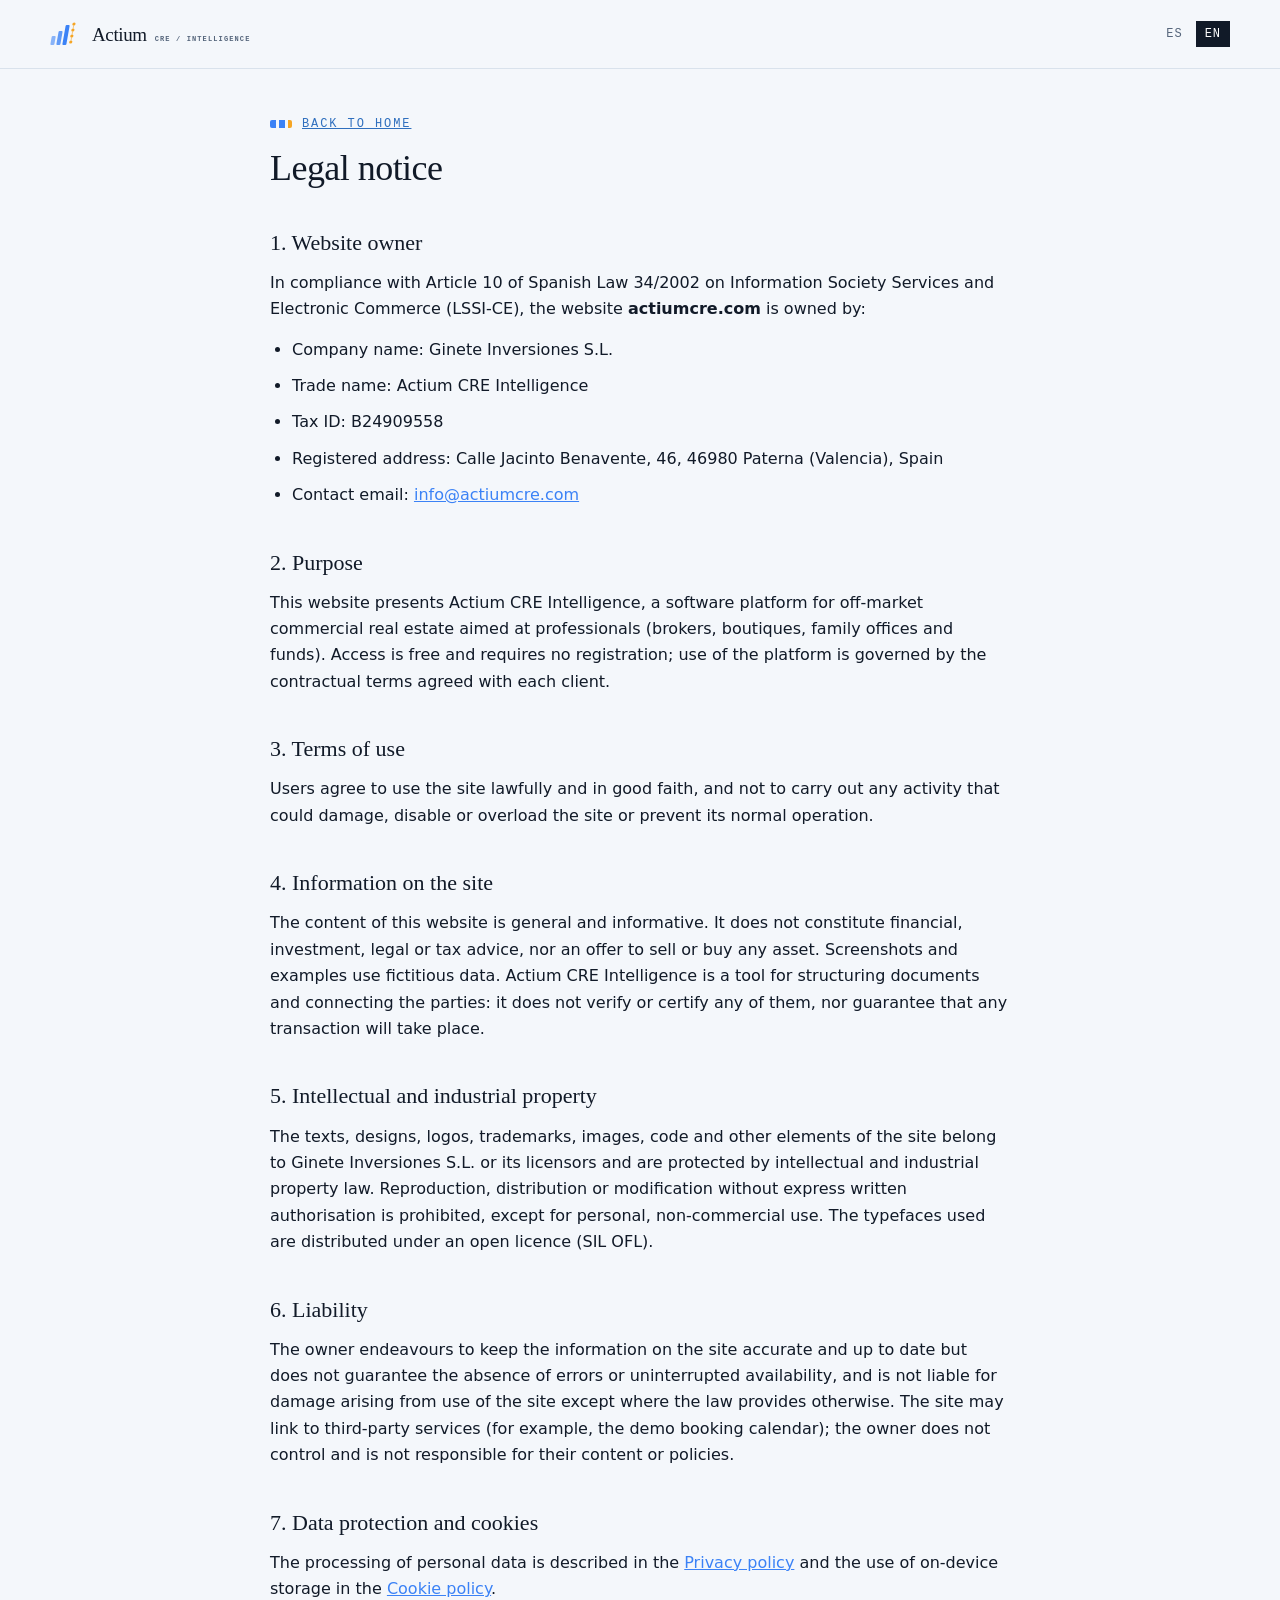
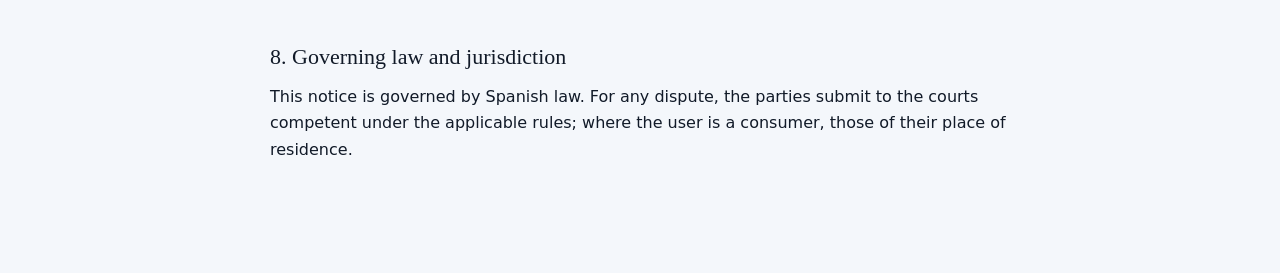
==== commit f150f587: "Corrige la tipografía del logo: serif (Newsreader), igual que la app El logotipo de la cabecera, el " ====
--- a/public/aviso-legal.html
+++ b/public/aviso-legal.html
@@ -10,7 +10,7 @@
 <link rel="stylesheet" href="/styles.css?v=20261015-storytelling" />
 </head>
 <body class="legal-page">
-<header class="legal-head"><div class="wrap"><a href="/"><img src="/brand/loptor-lockup-light.svg" alt="Actium CRE Intelligence" width="160" height="33" /></a>
+<header class="legal-head"><div class="wrap"><a class="brand" href="/" aria-label="Actium CRE Intelligence"><svg class="brand-icon" viewBox="0 0 64 64" aria-hidden="true"><g transform="skewX(-10)"><rect x="10" y="36" width="8" height="18" rx="2" fill="#3B82F6" opacity=".58"/><rect x="22" y="26" width="8" height="28" rx="2" fill="#3B82F6" opacity=".8"/><rect x="34" y="14" width="8" height="40" rx="2" fill="#3B82F6"/><circle cx="50" cy="48" r="3.2" fill="#F5A524"/><circle cx="50" cy="36" r="3.2" fill="#F5A524"/><circle cx="50" cy="24" r="3.2" fill="#F5A524"/><circle cx="50" cy="12" r="3.2" fill="#F5A524"/><path d="M50 15.5v5M50 27.5v5M50 39.5v5" stroke="#F5A524" stroke-width="1.5" stroke-linecap="round" opacity=".72"/></g></svg><span class="brand-word">Actium<small>CRE / INTELLIGENCE</small></span></a>
 <div class="legal-lang" role="group" aria-label="Idioma / Language"><button type="button" data-l="es" class="lang-btn">ES</button><button type="button" data-l="en" class="lang-btn">EN</button></div></div></header>
 <main class="wrap legal-main">
 <p class="kicker"><a href="/" data-t="Volver al inicio|Back to home">Volver al inicio</a></p>
--- a/styles.css
+++ b/styles.css
@@ -33,8 +33,13 @@
 .site-header{position:sticky;top:0;z-index:50;background:rgba(244,247,251,.9);backdrop-filter:saturate(1.4) blur(12px);-webkit-backdrop-filter:saturate(1.4) blur(12px);border-bottom:1px solid transparent;transition:border-color .2s}
 .site-header.is-stuck{border-bottom-color:var(--line)}
 .header-inner{display:flex;align-items:center;gap:20px;min-height:68px}
-.brand{display:flex;flex:none}
-.brand img{height:36px;width:auto}
+.brand{display:flex;align-items:center;gap:10px;flex:none;color:inherit;text-decoration:none}
+.brand-icon{width:40px;height:40px;flex:none}
+.brand-word{display:flex;align-items:baseline;gap:8px;font-family:var(--serif);font-size:24px;line-height:1;letter-spacing:-.02em;color:var(--ink)}
+.brand-word small{font-family:var(--mono);font-size:8px;letter-spacing:.16em;color:var(--muted);font-weight:600;white-space:nowrap}
+.footer-brand .brand-icon,.legal-head .brand-icon{width:30px;height:30px}
+.footer-brand .brand-word,.legal-head .brand-word{font-size:18px}
+.footer-brand .brand-word small,.legal-head .brand-word small{font-size:7px}
 .main-nav{display:flex;gap:2px;margin-left:auto}
 .main-nav a{color:var(--ink);text-decoration:none;font-size:14px;font-weight:500;padding:8px 10px;border-radius:6px;white-space:nowrap}
 .main-nav a:hover{background:var(--paper-2);color:var(--cobalt-deep)}
@@ -491,7 +496,8 @@
 .hero .typed{font-size:clamp(14px,1.3vw,17px)}
 @media (min-width:1121px) and (max-width:1280px){
   .header-inner{gap:8px}
-  .brand img{height:30px}
+  .brand .brand-icon{width:32px;height:32px}
+  .brand .brand-word{font-size:19px}
   .main-nav a{padding:8px 5px;font-size:13px}
   .header-actions{gap:8px}
   .header-actions .button-small{padding-left:14px;padding-right:14px}
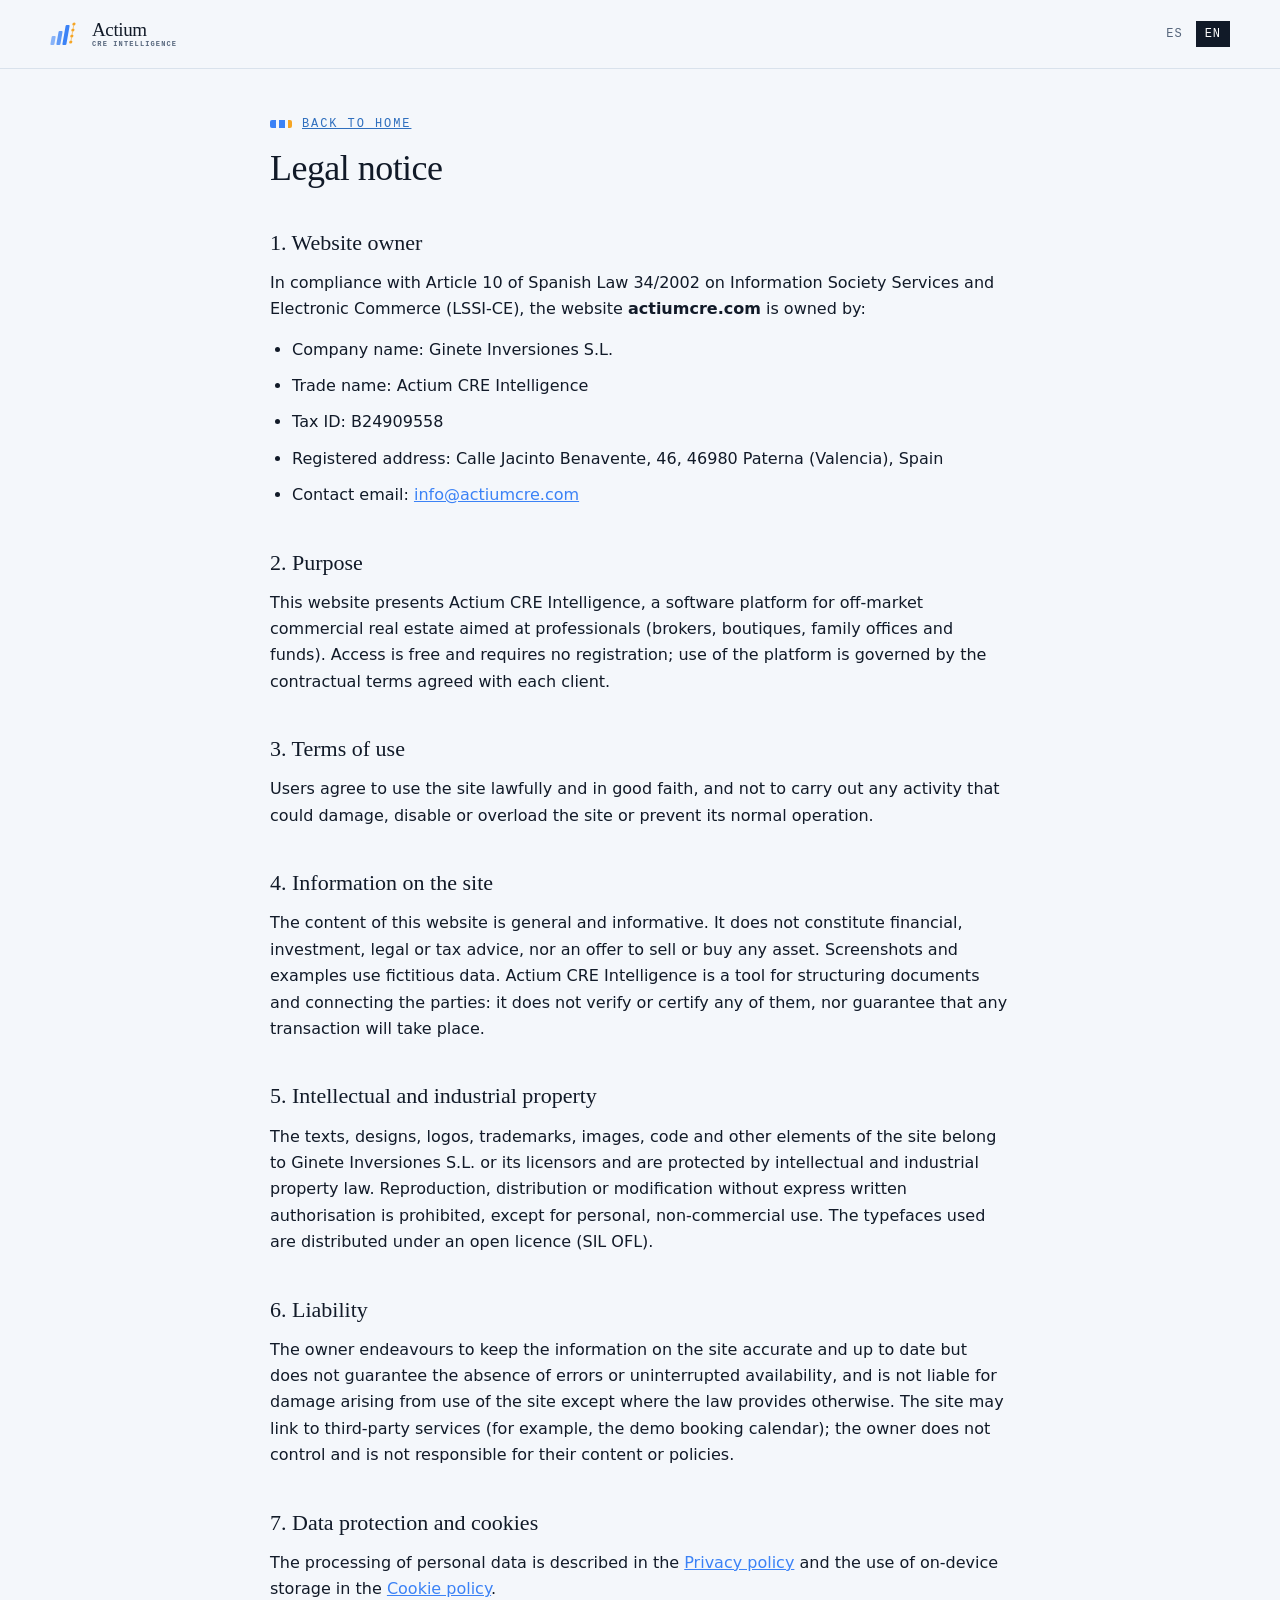
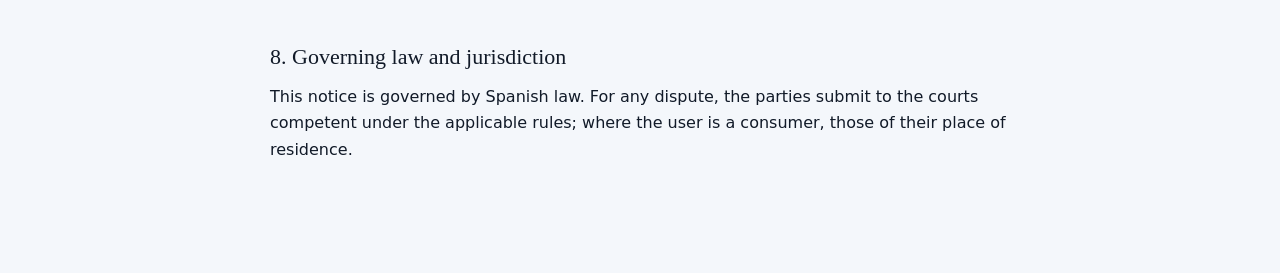
==== commit 28cdd59b: "Apila "CRE INTELLIGENCE" debajo de "Actium", no al lado Igual que el patrón de la barra lateral de l" ====
--- a/public/aviso-legal.html
+++ b/public/aviso-legal.html
@@ -10,7 +10,7 @@
 <link rel="stylesheet" href="/styles.css?v=20261015-storytelling" />
 </head>
 <body class="legal-page">
-<header class="legal-head"><div class="wrap"><a class="brand" href="/" aria-label="Actium CRE Intelligence"><svg class="brand-icon" viewBox="0 0 64 64" aria-hidden="true"><g transform="skewX(-10)"><rect x="10" y="36" width="8" height="18" rx="2" fill="#3B82F6" opacity=".58"/><rect x="22" y="26" width="8" height="28" rx="2" fill="#3B82F6" opacity=".8"/><rect x="34" y="14" width="8" height="40" rx="2" fill="#3B82F6"/><circle cx="50" cy="48" r="3.2" fill="#F5A524"/><circle cx="50" cy="36" r="3.2" fill="#F5A524"/><circle cx="50" cy="24" r="3.2" fill="#F5A524"/><circle cx="50" cy="12" r="3.2" fill="#F5A524"/><path d="M50 15.5v5M50 27.5v5M50 39.5v5" stroke="#F5A524" stroke-width="1.5" stroke-linecap="round" opacity=".72"/></g></svg><span class="brand-word">Actium<small>CRE / INTELLIGENCE</small></span></a>
+<header class="legal-head"><div class="wrap"><a class="brand" href="/" aria-label="Actium CRE Intelligence"><svg class="brand-icon" viewBox="0 0 64 64" aria-hidden="true"><g transform="skewX(-10)"><rect x="10" y="36" width="8" height="18" rx="2" fill="#3B82F6" opacity=".58"/><rect x="22" y="26" width="8" height="28" rx="2" fill="#3B82F6" opacity=".8"/><rect x="34" y="14" width="8" height="40" rx="2" fill="#3B82F6"/><circle cx="50" cy="48" r="3.2" fill="#F5A524"/><circle cx="50" cy="36" r="3.2" fill="#F5A524"/><circle cx="50" cy="24" r="3.2" fill="#F5A524"/><circle cx="50" cy="12" r="3.2" fill="#F5A524"/><path d="M50 15.5v5M50 27.5v5M50 39.5v5" stroke="#F5A524" stroke-width="1.5" stroke-linecap="round" opacity=".72"/></g></svg><span class="brand-word">Actium<small>CRE INTELLIGENCE</small></span></a>
 <div class="legal-lang" role="group" aria-label="Idioma / Language"><button type="button" data-l="es" class="lang-btn">ES</button><button type="button" data-l="en" class="lang-btn">EN</button></div></div></header>
 <main class="wrap legal-main">
 <p class="kicker"><a href="/" data-t="Volver al inicio|Back to home">Volver al inicio</a></p>
--- a/styles.css
+++ b/styles.css
@@ -35,7 +35,7 @@
 .header-inner{display:flex;align-items:center;gap:20px;min-height:68px}
 .brand{display:flex;align-items:center;gap:10px;flex:none;color:inherit;text-decoration:none}
 .brand-icon{width:40px;height:40px;flex:none}
-.brand-word{display:flex;align-items:baseline;gap:8px;font-family:var(--serif);font-size:24px;line-height:1;letter-spacing:-.02em;color:var(--ink)}
+.brand-word{display:flex;flex-direction:column;gap:2px;font-family:var(--serif);font-size:22px;line-height:1;letter-spacing:-.02em;color:var(--ink)}
 .brand-word small{font-family:var(--mono);font-size:8px;letter-spacing:.16em;color:var(--muted);font-weight:600;white-space:nowrap}
 .footer-brand .brand-icon,.legal-head .brand-icon{width:30px;height:30px}
 .footer-brand .brand-word,.legal-head .brand-word{font-size:18px}
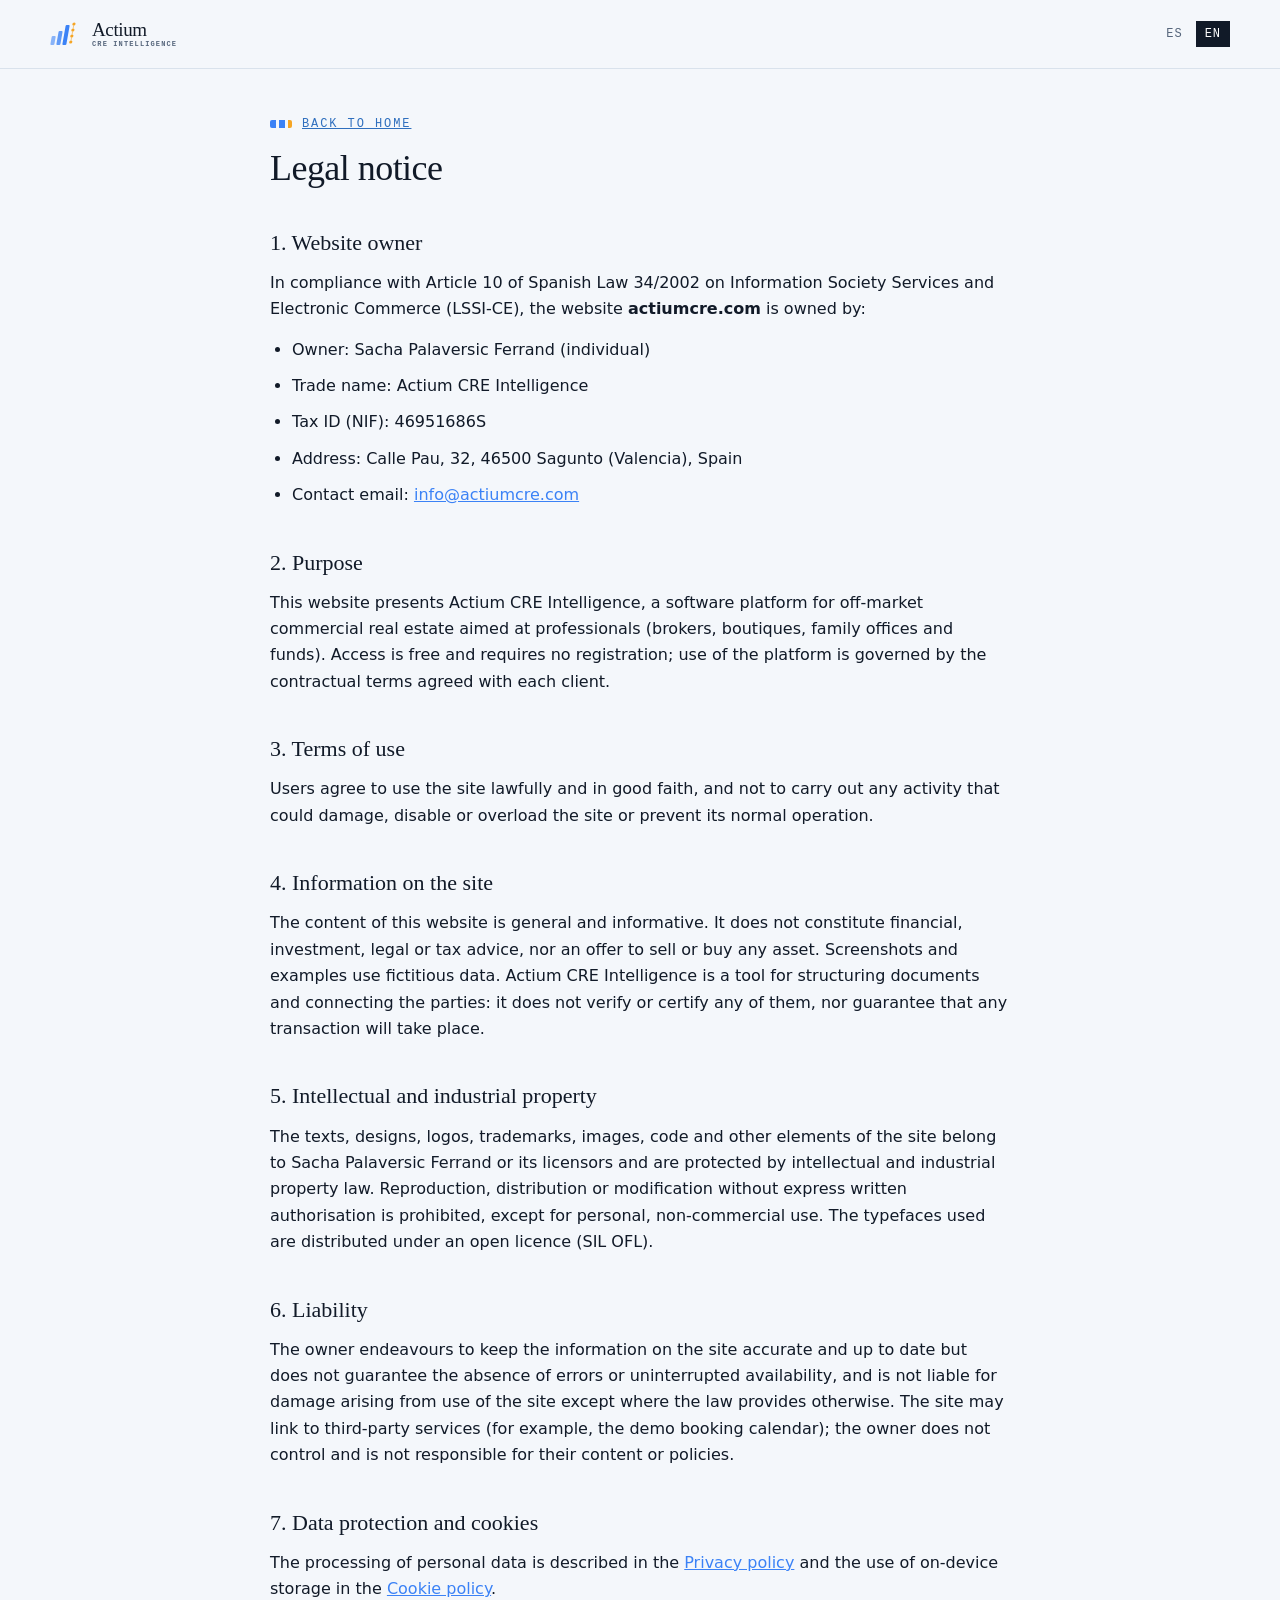
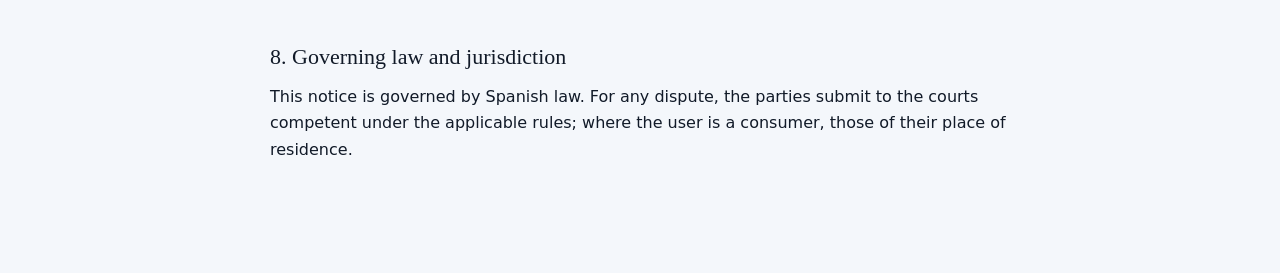
==== commit fb76bf62: "Titular legal provisional: Sacha Palaversic Ferrand (persona física) en aviso legal y privacidad Co-" ====
--- a/public/aviso-legal.html
+++ b/public/aviso-legal.html
@@ -19,10 +19,10 @@
 <h2>1. Titular del sitio web</h2>
 <p>En cumplimiento del artículo 10 de la Ley 34/2002, de Servicios de la Sociedad de la Información y de Comercio Electrónico (LSSI-CE), se informa de que el sitio web <strong>actiumcre.com</strong> es titularidad de:</p>
 <ul>
-<li>Denominación social: Ginete Inversiones S.L.</li>
+<li>Titular: Sacha Palaversic Ferrand (persona física)</li>
 <li>Nombre comercial: Actium CRE Intelligence</li>
-<li>NIF/CIF: B24909558</li>
-<li>Domicilio: Calle Jacinto Benavente, 46, 46980 Paterna (Valencia), España</li>
+<li>NIF: 46951686S</li>
+<li>Domicilio: Calle Pau, 32, 46500 Sagunto (Valencia), España</li>
 <li>Correo electrónico de contacto: <a href="mailto:info@actiumcre.com">info@actiumcre.com</a></li>
 </ul>
 <h2>2. Objeto</h2>
@@ -32,7 +32,7 @@
 <h2>4. Información del sitio</h2>
 <p>Los contenidos de esta web tienen carácter informativo y general. No constituyen asesoramiento financiero, de inversión, jurídico ni fiscal, ni una oferta de venta o compra de ningún activo. Las capturas de pantalla y ejemplos mostrados utilizan datos ficticios. Actium CRE Intelligence es una herramienta de estructuración documental y de conexión entre las partes: no verifica ni certifica a ninguna de ellas, ni garantiza la realización de operación alguna.</p>
 <h2>5. Propiedad intelectual e industrial</h2>
-<p>Los textos, diseños, logotipos, marcas, imágenes, código y demás elementos del sitio son titularidad de Ginete Inversiones S.L. o de sus licenciantes, y están protegidos por la normativa de propiedad intelectual e industrial. Queda prohibida su reproducción, distribución o transformación sin autorización expresa y por escrito, salvo para uso personal y no comercial. Las tipografías utilizadas se distribuyen bajo licencia abierta (SIL OFL).</p>
+<p>Los textos, diseños, logotipos, marcas, imágenes, código y demás elementos del sitio son titularidad de Sacha Palaversic Ferrand o de sus licenciantes, y están protegidos por la normativa de propiedad intelectual e industrial. Queda prohibida su reproducción, distribución o transformación sin autorización expresa y por escrito, salvo para uso personal y no comercial. Las tipografías utilizadas se distribuyen bajo licencia abierta (SIL OFL).</p>
 <h2>6. Responsabilidad</h2>
 <p>El titular procura que la información del sitio sea exacta y esté actualizada, pero no garantiza la ausencia de errores ni la disponibilidad ininterrumpida del servicio, y no responde de los daños derivados del uso del sitio, salvo en los casos en que la ley lo establezca. El sitio puede contener enlaces a servicios de terceros (por ejemplo, el calendario de reserva de demos); el titular no controla ni responde de sus contenidos o políticas.</p>
 <h2>7. Protección de datos y cookies</h2>
@@ -44,10 +44,10 @@
 <h2>1. Website owner</h2>
 <p>In compliance with Article 10 of Spanish Law 34/2002 on Information Society Services and Electronic Commerce (LSSI-CE), the website <strong>actiumcre.com</strong> is owned by:</p>
 <ul>
-<li>Company name: Ginete Inversiones S.L.</li>
+<li>Owner: Sacha Palaversic Ferrand (individual)</li>
 <li>Trade name: Actium CRE Intelligence</li>
-<li>Tax ID: B24909558</li>
-<li>Registered address: Calle Jacinto Benavente, 46, 46980 Paterna (Valencia), Spain</li>
+<li>Tax ID (NIF): 46951686S</li>
+<li>Address: Calle Pau, 32, 46500 Sagunto (Valencia), Spain</li>
 <li>Contact email: <a href="mailto:info@actiumcre.com">info@actiumcre.com</a></li>
 </ul>
 <h2>2. Purpose</h2>
@@ -57,7 +57,7 @@
 <h2>4. Information on the site</h2>
 <p>The content of this website is general and informative. It does not constitute financial, investment, legal or tax advice, nor an offer to sell or buy any asset. Screenshots and examples use fictitious data. Actium CRE Intelligence is a tool for structuring documents and connecting the parties: it does not verify or certify any of them, nor guarantee that any transaction will take place.</p>
 <h2>5. Intellectual and industrial property</h2>
-<p>The texts, designs, logos, trademarks, images, code and other elements of the site belong to Ginete Inversiones S.L. or its licensors and are protected by intellectual and industrial property law. Reproduction, distribution or modification without express written authorisation is prohibited, except for personal, non-commercial use. The typefaces used are distributed under an open licence (SIL OFL).</p>
+<p>The texts, designs, logos, trademarks, images, code and other elements of the site belong to Sacha Palaversic Ferrand or its licensors and are protected by intellectual and industrial property law. Reproduction, distribution or modification without express written authorisation is prohibited, except for personal, non-commercial use. The typefaces used are distributed under an open licence (SIL OFL).</p>
 <h2>6. Liability</h2>
 <p>The owner endeavours to keep the information on the site accurate and up to date but does not guarantee the absence of errors or uninterrupted availability, and is not liable for damage arising from use of the site except where the law provides otherwise. The site may link to third-party services (for example, the demo booking calendar); the owner does not control and is not responsible for their content or policies.</p>
 <h2>7. Data protection and cookies</h2>
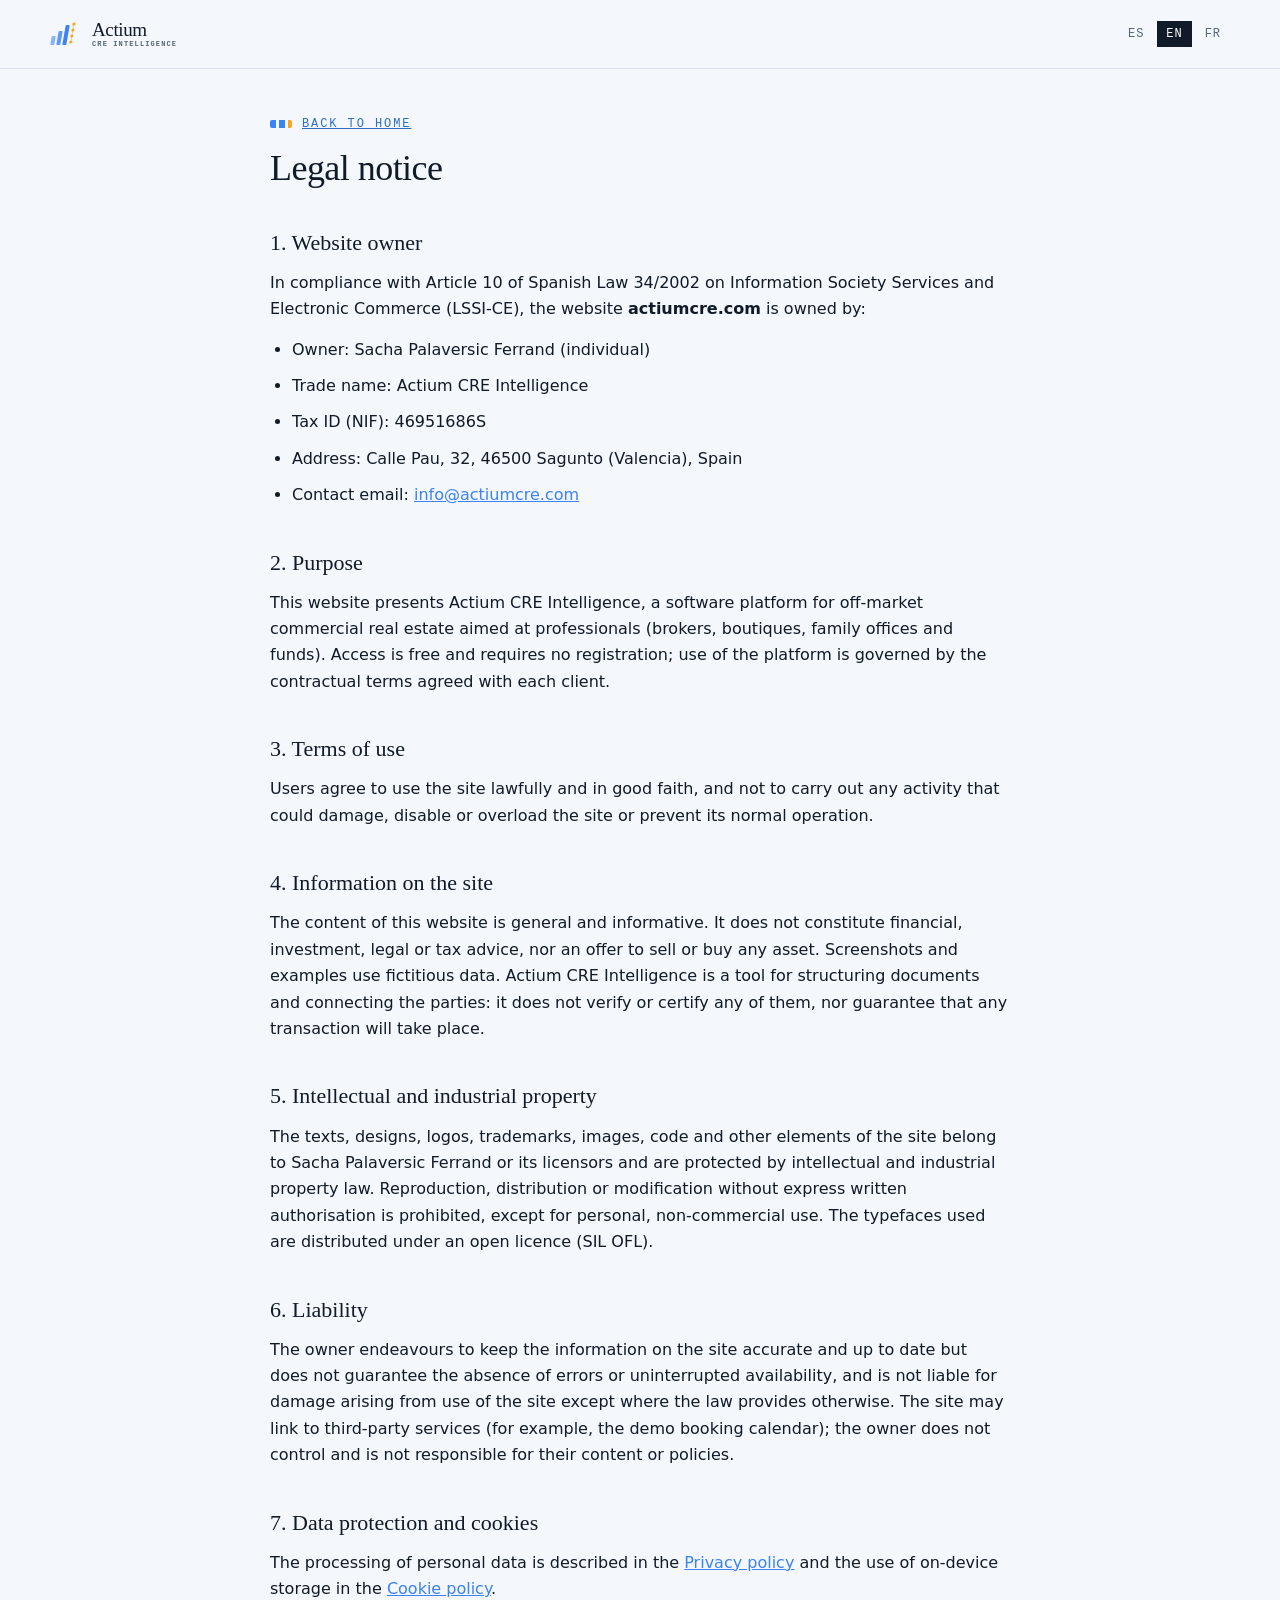
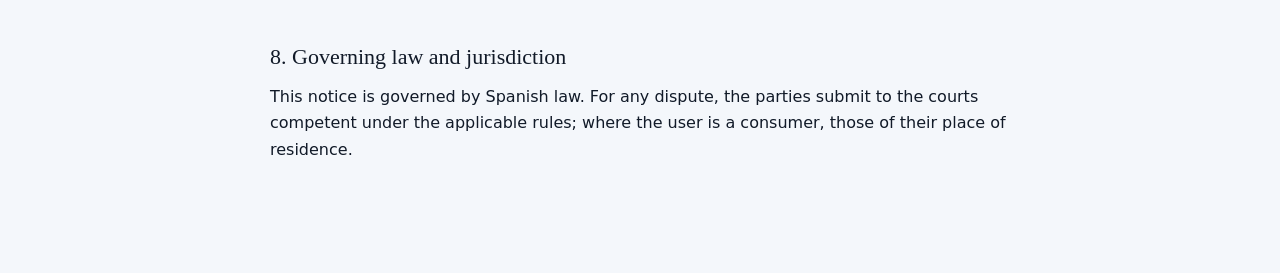
==== commit 35923df8: "Páginas legales en francés (aviso legal, privacidad, cookies) Co-Authored-By: Claude Sonnet 5.5 <nor" ====
--- a/public/aviso-legal.html
+++ b/public/aviso-legal.html
@@ -11,10 +11,10 @@
 </head>
 <body class="legal-page">
 <header class="legal-head"><div class="wrap"><a class="brand" href="/" aria-label="Actium CRE Intelligence"><svg class="brand-icon" viewBox="0 0 64 64" aria-hidden="true"><g transform="skewX(-10)"><rect x="10" y="36" width="8" height="18" rx="2" fill="#3B82F6" opacity=".58"/><rect x="22" y="26" width="8" height="28" rx="2" fill="#3B82F6" opacity=".8"/><rect x="34" y="14" width="8" height="40" rx="2" fill="#3B82F6"/><circle cx="50" cy="48" r="3.2" fill="#F5A524"/><circle cx="50" cy="36" r="3.2" fill="#F5A524"/><circle cx="50" cy="24" r="3.2" fill="#F5A524"/><circle cx="50" cy="12" r="3.2" fill="#F5A524"/><path d="M50 15.5v5M50 27.5v5M50 39.5v5" stroke="#F5A524" stroke-width="1.5" stroke-linecap="round" opacity=".72"/></g></svg><span class="brand-word">Actium<small>CRE INTELLIGENCE</small></span></a>
-<div class="legal-lang" role="group" aria-label="Idioma / Language"><button type="button" data-l="es" class="lang-btn">ES</button><button type="button" data-l="en" class="lang-btn">EN</button></div></div></header>
+<div class="legal-lang" role="group" aria-label="Idioma / Language"><button type="button" data-l="es" class="lang-btn">ES</button><button type="button" data-l="en" class="lang-btn">EN</button><button type="button" data-l="fr" class="lang-btn">FR</button></div></div></header>
 <main class="wrap legal-main">
-<p class="kicker"><a href="/" data-t="Volver al inicio|Back to home">Volver al inicio</a></p>
-<h1 class="display" data-t="Aviso legal|Legal notice">Aviso legal</h1>
+<p class="kicker"><a href="/" data-t="Volver al inicio|Back to home|Retour à l'accueil">Volver al inicio</a></p>
+<h1 class="display" data-t="Aviso legal|Legal notice|Mentions légales">Aviso legal</h1>
 <div class="legal-body" lang="es" data-lang="es">
 <h2>1. Titular del sitio web</h2>
 <p>En cumplimiento del artículo 10 de la Ley 34/2002, de Servicios de la Sociedad de la Información y de Comercio Electrónico (LSSI-CE), se informa de que el sitio web <strong>actiumcre.com</strong> es titularidad de:</p>
@@ -65,16 +65,41 @@
 <h2>8. Governing law and jurisdiction</h2>
 <p>This notice is governed by Spanish law. For any dispute, the parties submit to the courts competent under the applicable rules; where the user is a consumer, those of their place of residence.</p>
 </div>
+<div class="legal-body" lang="fr" data-lang="fr" hidden>
+<h2>1. Éditeur du site</h2>
+<p>Conformément à l'article 10 de la loi espagnole 34/2002 sur les services de la société de l'information et le commerce électronique (LSSI-CE), le site web <strong>actiumcre.com</strong> est édité par :</p>
+<ul>
+<li>Éditeur : Sacha Palaversic Ferrand (personne physique)</li>
+<li>Nom commercial : Actium CRE Intelligence</li>
+<li>NIF : 46951686S</li>
+<li>Adresse : Calle Pau, 32, 46500 Sagunto (Valence), Espagne</li>
+<li>E-mail de contact : <a href="mailto:info@actiumcre.com">info@actiumcre.com</a></li>
+</ul>
+<h2>2. Objet</h2>
+<p>Ce site présente Actium CRE Intelligence, une plateforme logicielle pour l'immobilier commercial off-market destinée aux professionnels (courtiers, boutiques, family offices et fonds). L'accès est gratuit et ne nécessite aucune inscription ; l'utilisation de la plateforme est régie par les conditions contractuelles convenues avec chaque client.</p>
+<h2>3. Conditions d'utilisation</h2>
+<p>L'utilisateur s'engage à utiliser le site de manière licite et de bonne foi, sans mener d'activités susceptibles de l'endommager, de le rendre inutilisable ou de le surcharger, ni d'entraver son bon fonctionnement.</p>
+<h2>4. Informations du site</h2>
+<p>Les contenus de ce site ont un caractère informatif et général. Ils ne constituent ni un conseil financier, d'investissement, juridique ou fiscal, ni une offre de vente ou d'achat d'un quelconque actif. Les captures d'écran et exemples présentés utilisent des données fictives. Actium CRE Intelligence est un outil de structuration documentaire et de mise en relation des parties : il ne vérifie ni ne certifie aucune d'entre elles et ne garantit la réalisation d'aucune opération.</p>
+<h2>5. Propriété intellectuelle et industrielle</h2>
+<p>Les textes, designs, logos, marques, images, code et autres éléments du site appartiennent à Sacha Palaversic Ferrand ou à ses concédants de licence et sont protégés par la réglementation sur la propriété intellectuelle et industrielle. Toute reproduction, distribution ou transformation sans autorisation expresse et écrite est interdite, sauf pour un usage personnel et non commercial. Les polices utilisées sont distribuées sous licence ouverte (SIL OFL).</p>
+<h2>6. Responsabilité</h2>
+<p>L'éditeur s'efforce de maintenir les informations du site exactes et à jour, mais ne garantit ni l'absence d'erreurs ni la disponibilité ininterrompue du service, et n'est pas responsable des dommages résultant de l'utilisation du site, sauf dans les cas prévus par la loi. Le site peut contenir des liens vers des services tiers (par exemple, le calendrier de réservation des démos) ; l'éditeur n'en contrôle ni les contenus ni les politiques et n'en répond pas.</p>
+<h2>7. Protection des données et cookies</h2>
+<p>Le traitement des données personnelles est décrit dans la <a href="/privacidad">Politique de confidentialité</a> et l'usage du stockage sur l'appareil, dans la <a href="/cookies">Politique de cookies</a>.</p>
+<h2>8. Droit applicable et juridiction</h2>
+<p>Ces mentions sont régies par le droit espagnol. Pour tout litige, les parties se soumettent aux juridictions compétentes selon la réglementation en vigueur ; si l'utilisateur a la qualité de consommateur, ce seront celles de son domicile.</p>
+</div>
 </main>
 <script>
 (function(){
 var lang='es';
-try{var q=new URLSearchParams(location.search).get('lang');var s=localStorage.getItem('loptor-lang');lang=(q==='en'||q==='es')?q:(s==='en'||s==='es'?s:(/^en/i.test(navigator.language)?'en':'es'));}catch(e){}
+try{var q=new URLSearchParams(location.search).get('lang');var s=localStorage.getItem('loptor-lang');lang=(q==='en'||q==='es'||q==='fr')?q:(s==='en'||s==='es'||s==='fr'?s:(/^en/i.test(navigator.language)?'en':(/^fr/i.test(navigator.language)?'fr':'es')));}catch(e){}
 function apply(l){document.documentElement.lang=l;
 document.querySelectorAll('[data-lang]').forEach(function(e){e.hidden=e.getAttribute('data-lang')!==l;});
-document.querySelectorAll('[data-t]').forEach(function(e){var p=e.getAttribute('data-t').split('|');e.textContent=l==='en'?p[1]:p[0];});
+document.querySelectorAll('[data-t]').forEach(function(e){var p=e.getAttribute('data-t').split('|');e.textContent=l==='en'?p[1]:(l==='fr'?(p[2]||p[0]):p[0]);});
 document.querySelectorAll('.legal-lang button').forEach(function(b){var on=b.getAttribute('data-l')===l;b.classList.toggle('is-active',on);b.setAttribute('aria-pressed',on);});
-document.title=(l==='en'?'Legal notice':'Aviso legal')+' · Actium CRE Intelligence';}
+document.title=(l==='en'?'Legal notice':(l==='fr'?'Mentions légales':'Aviso legal'))+' · Actium CRE Intelligence';}
 document.querySelectorAll('.legal-lang button').forEach(function(b){b.addEventListener('click',function(){lang=b.getAttribute('data-l');try{localStorage.setItem('loptor-lang',lang);}catch(e){}apply(lang);});});
 apply(lang);})();
 </script>
